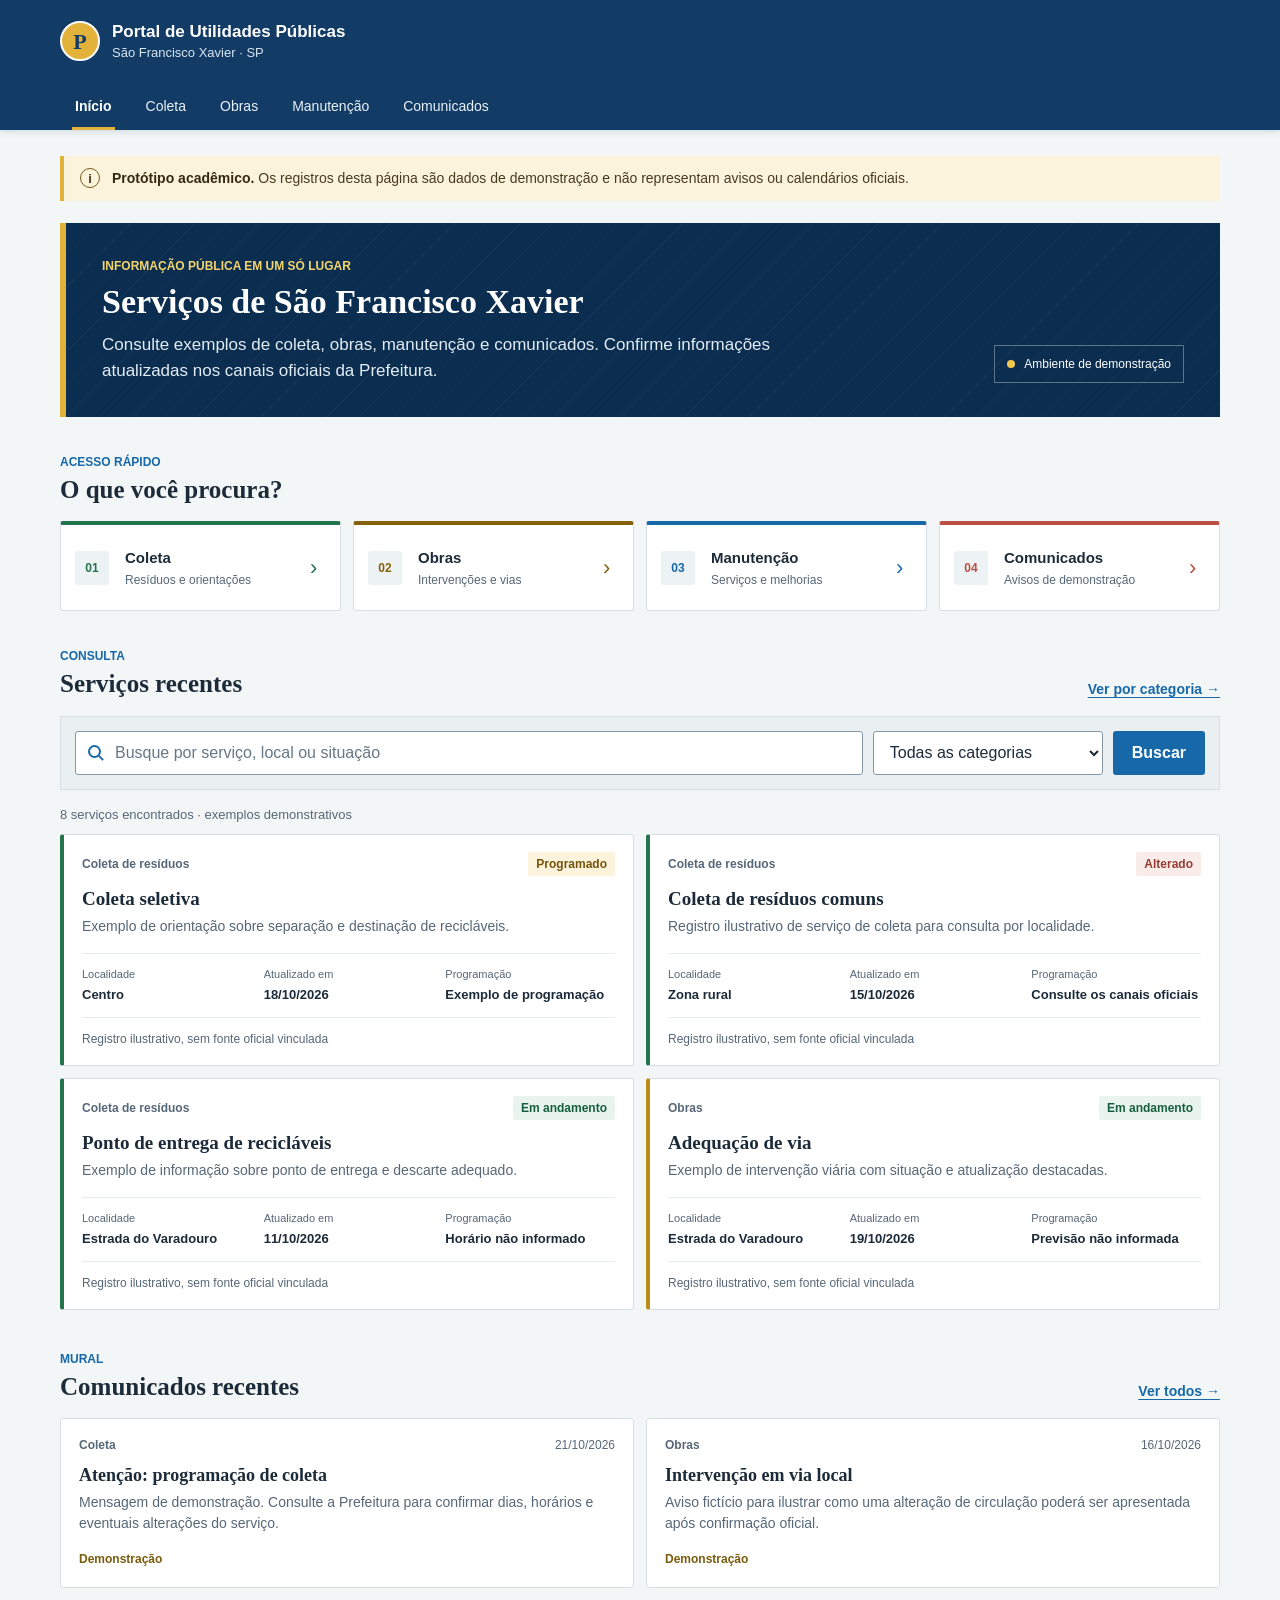
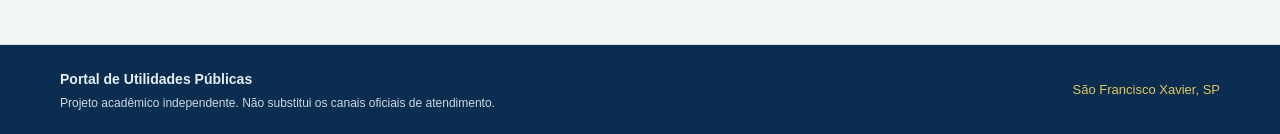
==== FrontEnzo/index.html @ f091f63c "Código inicial do back-end (Claude, sem compilar)" ====
<!doctype html>
<html lang="pt-BR">
<head>
  <meta charset="utf-8"><meta name="viewport" content="width=device-width, initial-scale=1"><meta name="theme-color" content="#123b66">
  <meta name="description" content="Consulte informações demonstrativas sobre serviços públicos em São Francisco Xavier.">
  <title>Início | Portal de Utilidades Públicas</title><link rel="stylesheet" href="assets/css/app.css">
</head>
<body data-page="home">
  <a class="skip-link" href="#conteudo">Pular para o conteúdo</a>
  <header class="site-header"><div class="header-top">
    <a class="brand" href="index.html" aria-label="Portal de Utilidades Públicas, página inicial"><span class="brand-mark" aria-hidden="true">P</span><span class="brand-copy"><strong>Portal de Utilidades Públicas</strong><small>São Francisco Xavier <span aria-hidden="true">·</span> SP</small></span></a>
    <button class="menu-toggle" type="button" aria-expanded="false" aria-controls="main-nav"><span class="menu-lines" aria-hidden="true"></span><span class="sr-only">Abrir menu</span></button>
  </div><nav class="main-nav" id="main-nav" aria-label="Navegação principal">
    <a href="index.html" aria-current="page">Início</a><a href="coleta.html">Coleta</a><a href="obras.html">Obras</a><a href="manutencao.html">Manutenção</a><a href="comunicados.html">Comunicados</a>
  </nav></header>
  <main id="conteudo" class="page-wrap">
    <div class="notice notice-demo" role="note"><span class="notice-mark" aria-hidden="true">i</span><p><strong>Protótipo acadêmico.</strong> Os registros desta página são dados de demonstração e não representam avisos ou calendários oficiais.</p></div>
    <section class="intro-band" aria-labelledby="page-title"><div><p class="eyebrow">Informação pública em um só lugar</p><h1 id="page-title">Serviços de São Francisco Xavier</h1><p class="lede">Consulte exemplos de coleta, obras, manutenção e comunicados. Confirme informações atualizadas nos canais oficiais da Prefeitura.</p></div><div class="intro-stamp"><span class="stamp-dot"></span><span>Ambiente de demonstração</span></div></section>
    <section class="quick-section" aria-labelledby="quick-title"><div class="section-heading"><div><p class="eyebrow">Acesso rápido</p><h2 id="quick-title">O que você procura?</h2></div></div>
      <div class="quick-links">
        <a class="quick-link quick-green" href="coleta.html"><span class="quick-symbol" aria-hidden="true">01</span><span><strong>Coleta</strong><small>Resíduos e orientações</small></span><span class="quick-arrow" aria-hidden="true">›</span></a>
        <a class="quick-link quick-yellow" href="obras.html"><span class="quick-symbol" aria-hidden="true">02</span><span><strong>Obras</strong><small>Intervenções e vias</small></span><span class="quick-arrow" aria-hidden="true">›</span></a>
        <a class="quick-link quick-blue" href="manutencao.html"><span class="quick-symbol" aria-hidden="true">03</span><span><strong>Manutenção</strong><small>Serviços e melhorias</small></span><span class="quick-arrow" aria-hidden="true">›</span></a>
        <a class="quick-link quick-coral" href="comunicados.html"><span class="quick-symbol" aria-hidden="true">04</span><span><strong>Comunicados</strong><small>Avisos de demonstração</small></span><span class="quick-arrow" aria-hidden="true">›</span></a>
      </div>
    </section>
    <section class="content-section" aria-labelledby="updates-title">
      <div class="section-heading section-heading-wrap"><div><p class="eyebrow">Consulta</p><h2 id="updates-title">Serviços recentes</h2></div><a class="text-link" href="coleta.html">Ver por categoria <span aria-hidden="true">→</span></a></div>
      <form class="filter-bar home-filter" id="home-filter" role="search">
        <label class="field field-search"><span class="sr-only">Buscar serviços</span><span class="search-mark" aria-hidden="true"></span><input id="home-search" type="search" placeholder="Busque por serviço, local ou situação" autocomplete="off"></label>
        <label class="field"><span class="sr-only">Categoria</span><select id="home-category"><option value="">Todas as categorias</option><option value="Coleta de resíduos">Coleta</option><option value="Obras">Obras</option><option value="Manutenção">Manutenção</option></select></label><button class="button button-primary" type="submit">Buscar</button>
      </form>
      <p class="result-line" id="home-count" aria-live="polite"></p><div class="service-list" id="home-services"></div><p class="empty-state" id="home-empty" hidden>Nenhum serviço de demonstração corresponde à busca. Tente outros termos ou limpe os filtros.</p>
    </section>
    <section class="content-section announcements-preview" aria-labelledby="announcements-title"><div class="section-heading section-heading-wrap"><div><p class="eyebrow">Mural</p><h2 id="announcements-title">Comunicados recentes</h2></div><a class="text-link" href="comunicados.html">Ver todos <span aria-hidden="true">→</span></a></div><div class="announcement-list" id="home-announcements"></div></section>
  </main>
  <footer class="site-footer"><div><strong>Portal de Utilidades Públicas</strong><p>Projeto acadêmico independente. Não substitui os canais oficiais de atendimento.</p></div><span class="footer-location">São Francisco Xavier, SP</span></footer>
  <script src="assets/js/data.js"></script><script src="assets/js/components.js"></script><script src="assets/js/pages/home.js"></script><script src="assets/js/pages/services.js"></script><script src="assets/js/pages/announcements.js"></script><script src="assets/js/app.js"></script>
</body></html>
---- FrontEnzo/assets/css/app.css ----
:root {
  color-scheme: light;
  --navy: #123b66;
  --navy-deep: #0b2d50;
  --blue: #1768a8;
  --blue-soft: #e8f2f8;
  --green: #23734f;
  --green-soft: #eaf4ee;
  --yellow: #e2b23a;
  --yellow-soft: #fbf3dc;
  --coral: #b94f45;
  --coral-soft: #faece9;
  --ink: #1c2b39;
  --muted: #566777;
  --line: #d7dfe4;
  --paper: #ffffff;
  --canvas: #f3f6f6;
  --focus: #e0a900;
  --content-width: 1160px;
  font-family: "Aptos", "Trebuchet MS", sans-serif;
  color: var(--ink);
  background: var(--canvas);
  font-synthesis: none;
  text-rendering: optimizeLegibility;
}

* { box-sizing: border-box; }
html { min-width: 320px; scroll-behavior: smooth; }
body { margin: 0; min-height: 100vh; display: flex; flex-direction: column; font-size: 16px; line-height: 1.5; }
a { color: inherit; }
button, input, select { font: inherit; }
button, a, input, select { -webkit-tap-highlight-color: transparent; }
:focus-visible { outline: 3px solid var(--focus); outline-offset: 3px; }
.sr-only { position: absolute; width: 1px; height: 1px; padding: 0; margin: -1px; overflow: hidden; clip: rect(0, 0, 0, 0); white-space: nowrap; border: 0; }
.skip-link { position: fixed; z-index: 20; top: 8px; left: 8px; padding: 10px 14px; transform: translateY(-160%); color: var(--navy-deep); background: white; border: 2px solid var(--focus); }
.skip-link:focus { transform: translateY(0); }

.site-header { color: white; background: var(--navy); box-shadow: 0 2px 6px #0b2d5022; }
.header-top, .main-nav { width: min(var(--content-width), calc(100% - 48px)); margin-inline: auto; }
.header-top { min-height: 82px; display: flex; align-items: center; justify-content: space-between; }
.brand { display: inline-flex; align-items: center; gap: 12px; color: white; text-decoration: none; }
.brand-mark { width: 40px; height: 40px; display: grid; place-items: center; border: 2px solid #fff; border-radius: 50%; color: var(--navy); background: var(--yellow); font-family: Georgia, serif; font-size: 22px; font-weight: 700; }
.brand-copy { display: grid; line-height: 1.25; }
.brand-copy strong { font-size: 17px; font-weight: 700; }
.brand-copy small { margin-top: 3px; color: #d9e7f2; font-size: 13px; }
.main-nav { display: flex; gap: 4px; min-height: 48px; align-items: stretch; }
.main-nav a { position: relative; display: inline-flex; align-items: center; padding: 0 15px; color: #eaf2f8; font-size: 14px; text-decoration: none; }
.main-nav a:hover { background: #ffffff12; color: white; }
.main-nav a[aria-current="page"] { color: white; font-weight: 700; }
.main-nav a[aria-current="page"]::after { position: absolute; right: 12px; bottom: 0; left: 12px; height: 3px; background: var(--yellow); content: ""; }
.menu-toggle { display: none; width: 44px; height: 44px; padding: 10px; border: 1px solid #ffffff66; border-radius: 4px; color: white; background: transparent; cursor: pointer; }
.menu-lines, .menu-lines::before, .menu-lines::after { display: block; width: 20px; height: 2px; background: currentColor; }
.menu-lines { position: relative; margin: auto; }
.menu-lines::before, .menu-lines::after { position: absolute; left: 0; content: ""; }
.menu-lines::before { top: -6px; }
.menu-lines::after { top: 6px; }

.page-wrap { width: min(var(--content-width), calc(100% - 48px)); margin: 0 auto; padding: 26px 0 56px; flex: 1; }
.notice { display: flex; align-items: flex-start; gap: 12px; padding: 12px 16px; border-left: 4px solid var(--yellow); background: var(--yellow-soft); color: #473b1f; }
.notice p { margin: 0; font-size: 14px; }
.notice strong { color: #34290f; }
.notice-mark { width: 20px; height: 20px; flex: 0 0 20px; display: grid; place-items: center; border: 1px solid #745b17; border-radius: 50%; font-size: 13px; font-weight: 700; }
.intro-band { position: relative; overflow: hidden; display: flex; align-items: end; justify-content: space-between; gap: 32px; margin: 22px 0 34px; padding: 34px 36px; border-left: 6px solid var(--yellow); color: white; background-color: var(--navy-deep); background-image: repeating-linear-gradient(135deg, transparent 0 22px, #ffffff08 22px 23px); animation: enter 420ms ease-out both; }
.intro-band > div:first-child { position: relative; z-index: 1; max-width: 720px; }
.eyebrow { margin: 0 0 7px; color: var(--blue); font-size: 12px; font-weight: 800; letter-spacing: 0; text-transform: uppercase; }
.intro-band .eyebrow { color: #f4d56d; }
h1, h2, h3, p { overflow-wrap: anywhere; }
h1, h2, h3 { margin-top: 0; }
h1 { margin-bottom: 10px; font-family: Georgia, "Times New Roman", serif; font-size: 34px; font-weight: 600; line-height: 1.18; letter-spacing: 0; }
.intro-band h1 { max-width: 680px; color: white; }
.lede { max-width: 720px; margin: 0; color: var(--muted); font-size: 17px; }
.intro-band .lede { color: #e3edf5; }
.intro-stamp { display: flex; align-items: center; gap: 9px; flex: 0 0 auto; padding: 9px 12px; border: 1px solid #ffffff55; color: white; font-size: 12px; }
.stamp-dot { width: 8px; height: 8px; border-radius: 50%; background: #f1c84f; }

.quick-section, .content-section { margin-top: 36px; }
.section-heading { display: flex; align-items: end; justify-content: space-between; gap: 18px; margin-bottom: 16px; }
.section-heading .eyebrow { margin-bottom: 3px; }
h2 { margin-bottom: 0; font-family: Georgia, "Times New Roman", serif; font-size: 25px; font-weight: 600; line-height: 1.25; letter-spacing: 0; }
.section-caption { margin: 5px 0 0; color: var(--muted); font-size: 14px; }
.quick-links { display: grid; grid-template-columns: repeat(4, minmax(0, 1fr)); gap: 12px; }
.quick-link { min-height: 90px; display: grid; grid-template-columns: 38px minmax(0, 1fr) 16px; align-items: center; gap: 12px; padding: 14px; border: 1px solid var(--line); border-top: 4px solid currentColor; border-radius: 3px; text-decoration: none; background: var(--paper); transition: transform 160ms ease, box-shadow 160ms ease; }
.quick-link:hover { transform: translateY(-2px); box-shadow: 0 5px 12px #163b5518; }
.quick-green { color: var(--green); }
.quick-yellow { color: #86610b; }
.quick-blue { color: var(--blue); }
.quick-coral { color: var(--coral); }
.quick-symbol { width: 34px; height: 34px; display: grid; place-items: center; border-radius: 3px; background: #edf2f4; font-size: 12px; font-weight: 800; }
.quick-link strong, .quick-link small { display: block; }
.quick-link strong { color: var(--ink); font-size: 15px; }
.quick-link small { margin-top: 3px; color: var(--muted); font-size: 12px; line-height: 1.3; }
.quick-arrow { color: currentColor; font-size: 22px; }
.section-heading-wrap { flex-wrap: wrap; }
.text-link { color: var(--blue); font-size: 14px; font-weight: 700; text-decoration-thickness: 1px; text-underline-offset: 3px; }
.text-link:hover { color: var(--navy-deep); }

.filter-bar { display: flex; align-items: end; gap: 10px; padding: 14px; border: 1px solid var(--line); background: #eaf0f2; }
.home-filter { display: grid; grid-template-columns: minmax(220px, 1fr) minmax(170px, 230px) auto; }
.service-filter { display: grid; grid-template-columns: minmax(220px, 1fr) minmax(160px, 205px) minmax(175px, 220px) auto; }
.announcement-filter { display: grid; grid-template-columns: minmax(220px, 1fr) minmax(170px, 240px) auto; }
.field { position: relative; min-width: 0; display: block; }
.field input, .field select { width: 100%; min-height: 44px; padding: 9px 12px; border: 1px solid #8797a4; border-radius: 3px; color: var(--ink); background: white; }
.field-search input { padding-left: 39px; }
.field input::placeholder { color: #667786; opacity: 1; }
.search-mark { position: absolute; top: 14px; left: 13px; width: 13px; height: 13px; border: 2px solid var(--blue); border-radius: 50%; pointer-events: none; }
.search-mark::after { position: absolute; right: -5px; bottom: -3px; width: 6px; height: 2px; transform: rotate(45deg); background: var(--blue); content: ""; }
.button { min-height: 44px; padding: 9px 18px; border: 1px solid transparent; border-radius: 3px; font-weight: 700; cursor: pointer; }
.button-primary { color: white; background: var(--blue); }
.button-primary:hover { background: var(--navy); }
.button-secondary { border-color: #8394a0; color: var(--navy); background: white; }
.button-secondary:hover { background: #f5f8f9; }
.result-line { margin: 15px 0 10px; color: var(--muted); font-size: 13px; }
.service-list { display: grid; grid-template-columns: repeat(2, minmax(0, 1fr)); gap: 12px; }
.service-card { min-width: 0; padding: 17px 18px; border: 1px solid var(--line); border-left: 4px solid var(--blue); border-radius: 3px; background: var(--paper); animation: enter 300ms ease-out both; }
.service-card[data-category="Coleta de resíduos"] { border-left-color: var(--green); }
.service-card[data-category="Obras"] { border-left-color: #bd8c18; }
.service-card[data-category="Manutenção"] { border-left-color: var(--blue); }
.card-topline, .announcement-meta { display: flex; align-items: center; justify-content: space-between; gap: 8px; }
.category-label { color: var(--muted); font-size: 12px; font-weight: 700; }
.status { display: inline-flex; align-items: center; min-height: 24px; padding: 2px 8px; border-radius: 2px; font-size: 12px; font-weight: 700; white-space: nowrap; }
.status-programado { color: #75530b; background: var(--yellow-soft); }
.status-em-andamento { color: #155e3c; background: var(--green-soft); }
.status-concluído { color: #155e3c; background: #dcefe3; }
.status-alterado { color: #963d34; background: var(--coral-soft); }
.card-title { margin: 11px 0 5px; font-family: Georgia, "Times New Roman", serif; font-size: 19px; line-height: 1.25; }
.card-description { margin: 0; color: var(--muted); font-size: 14px; }
.card-details { display: grid; grid-template-columns: repeat(3, minmax(0, 1fr)); gap: 12px; margin: 16px 0 12px; padding: 12px 0; border-top: 1px solid #e6ebee; border-bottom: 1px solid #e6ebee; }
.detail-item { min-width: 0; }
.detail-item dt { color: var(--muted); font-size: 11px; }
.detail-item dd { margin: 3px 0 0; font-size: 13px; font-weight: 700; }
.source-line { margin: 0; color: var(--muted); font-size: 12px; }
.empty-state { margin: 0; padding: 24px; border: 1px dashed #9aaab5; color: var(--muted); text-align: center; background: #ffffffa8; }
.announcement-list { display: grid; grid-template-columns: repeat(2, minmax(0, 1fr)); gap: 12px; }
.announcement-item { min-width: 0; padding: 17px 18px; border: 1px solid var(--line); border-radius: 3px; background: white; animation: enter 300ms ease-out both; }
.announcement-page-list { grid-template-columns: 1fr; }
.announcement-meta { justify-content: flex-start; }
.announcement-date { margin-left: auto; color: var(--muted); font-size: 12px; }
.announcement-title { margin: 10px 0 5px; font-family: Georgia, "Times New Roman", serif; font-size: 18px; line-height: 1.3; }
.announcement-message { margin: 0 0 12px; color: var(--muted); font-size: 14px; }
.demo-inline { color: #795b0b; font-size: 12px; font-weight: 700; }
.source-note { display: grid; gap: 3px; margin-top: 34px; padding: 18px 20px; border-left: 4px solid var(--blue); background: var(--blue-soft); }
.source-note strong { color: var(--navy-deep); }
.source-note span { color: #40596e; font-size: 14px; }

.breadcrumbs { display: flex; gap: 10px; align-items: center; margin: 0 0 18px; color: var(--muted); font-size: 13px; }
.breadcrumbs a { color: var(--blue); text-underline-offset: 3px; }
.page-heading { margin: 25px 0 30px; }
.page-heading h1 { color: var(--navy-deep); }
.site-footer { display: flex; align-items: center; justify-content: space-between; gap: 24px; padding: 22px max(24px, calc((100% - var(--content-width)) / 2)); border-top: 1px solid var(--line); color: #e6eef4; background: var(--navy-deep); }
.site-footer strong { font-size: 14px; }
.site-footer p { margin: 3px 0 0; color: #cbd9e4; font-size: 12px; }
.footer-location { color: #e3c55f; font-size: 13px; white-space: nowrap; }
.announcements-preview { padding-top: 4px; }

@keyframes enter { from { opacity: 0; transform: translateY(6px); } to { opacity: 1; transform: translateY(0); } }
@media (max-width: 860px) {
  .quick-links { grid-template-columns: repeat(2, minmax(0, 1fr)); }
  .service-filter { grid-template-columns: repeat(2, minmax(0, 1fr)); }
  .service-filter .field-search { grid-column: 1 / -1; }
  .home-filter { grid-template-columns: minmax(0, 1fr) minmax(170px, 230px); }
  .home-filter .button { grid-column: 1 / -1; }
}
@media (max-width: 620px) {
  body { font-size: 15px; }
  .header-top, .main-nav, .page-wrap { width: calc(100% - 32px); }
  .header-top { min-height: 72px; }
  .brand { gap: 9px; }
  .brand-mark { width: 36px; height: 36px; font-size: 20px; }
  .brand-copy strong { max-width: 230px; font-size: 15px; }
  .brand-copy small { font-size: 12px; }
  .menu-toggle { display: block; flex: 0 0 44px; }
  .main-nav { display: none; padding: 4px 0 12px; }
  .main-nav.is-open { display: grid; grid-template-columns: repeat(2, minmax(0, 1fr)); }
  .main-nav a { min-height: 42px; padding: 0 11px; }
  .main-nav a[aria-current="page"]::after { right: 10px; left: 10px; }
  .page-wrap { padding-top: 18px; padding-bottom: 40px; }
  .notice { padding: 11px 12px; }
  .notice p { font-size: 13px; }
  .intro-band { display: block; margin: 16px 0 28px; padding: 25px 20px; }
  h1 { font-size: 29px; }
  .lede { font-size: 15px; }
  .intro-stamp { width: fit-content; margin-top: 20px; }
  .quick-section, .content-section { margin-top: 29px; }
  h2 { font-size: 22px; }
  .quick-links { gap: 8px; }
  .quick-link { min-height: 82px; grid-template-columns: 30px minmax(0, 1fr) 12px; gap: 8px; padding: 10px; }
  .quick-symbol { width: 28px; height: 28px; font-size: 10px; }
  .quick-link strong { font-size: 14px; }
  .quick-link small { font-size: 11px; }
  .section-heading-wrap { align-items: flex-start; }
  .filter-bar, .home-filter, .service-filter, .announcement-filter { grid-template-columns: 1fr; gap: 8px; padding: 10px; }
  .service-filter .field-search, .home-filter .button { grid-column: auto; }
  .button { width: 100%; }
  .service-list, .announcement-list { grid-template-columns: 1fr; }
  .card-details { grid-template-columns: repeat(2, minmax(0, 1fr)); }
  .site-footer { align-items: flex-start; flex-direction: column; gap: 12px; padding: 20px 16px; }
  .footer-location { white-space: normal; }
}
@media (prefers-reduced-motion: reduce) {
  *, *::before, *::after { scroll-behavior: auto !important; animation-duration: 0.01ms !important; animation-iteration-count: 1 !important; transition-duration: 0.01ms !important; }
}
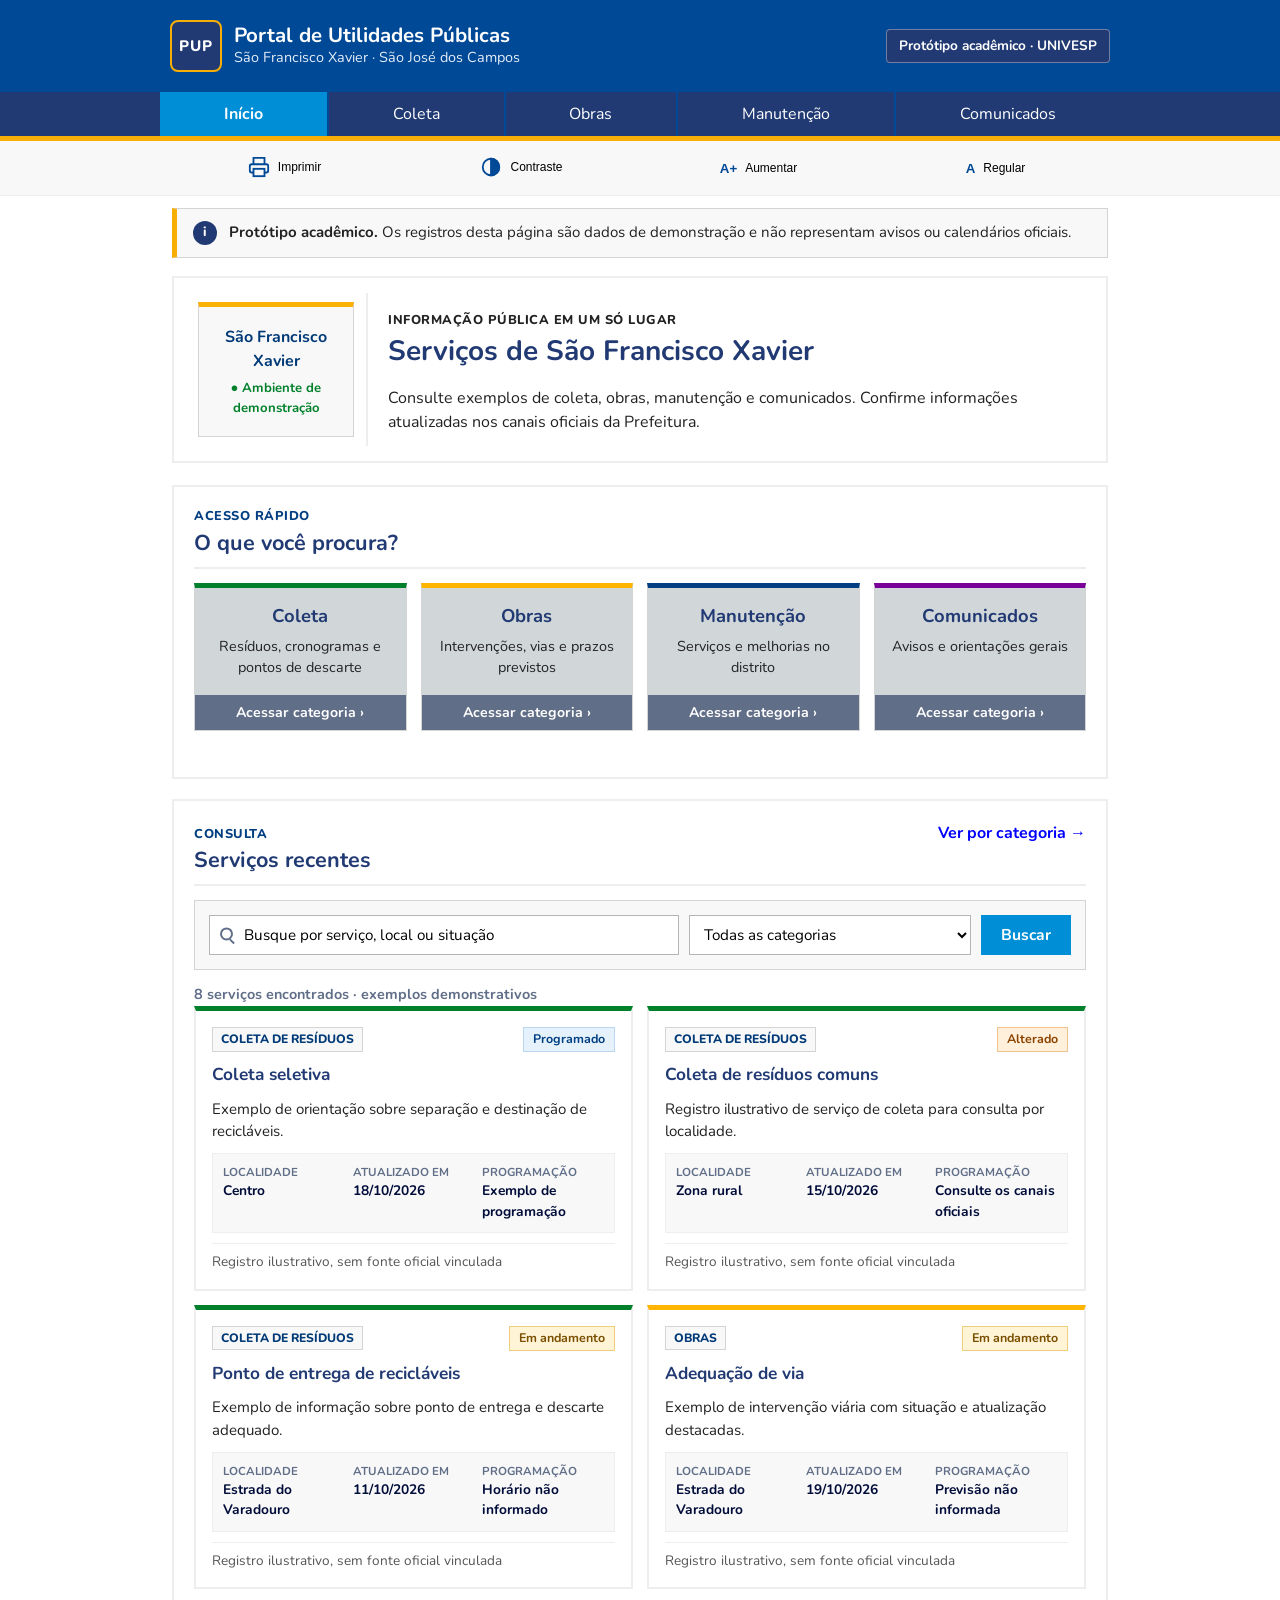
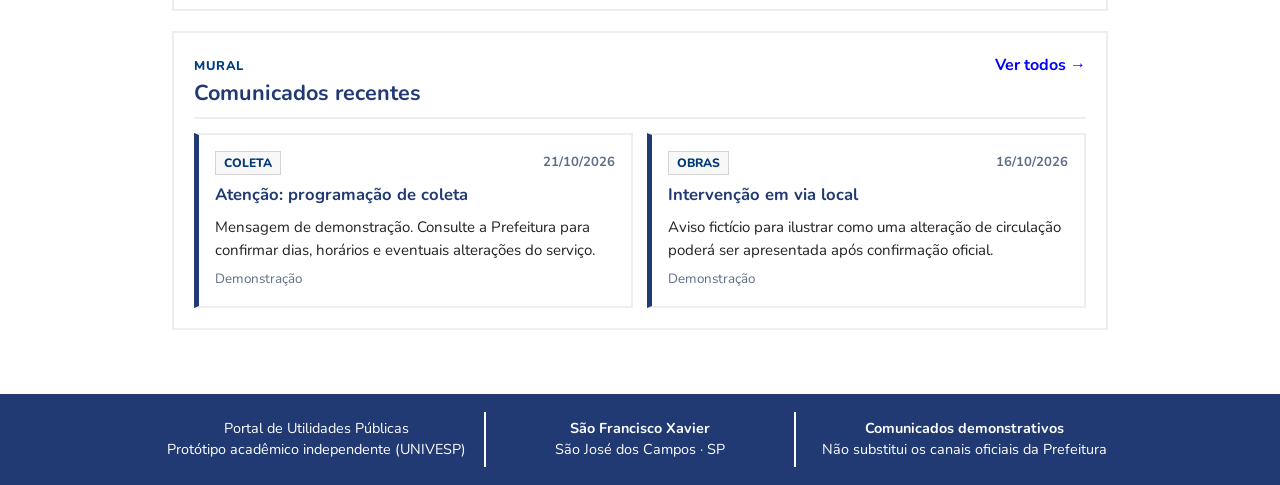
==== commit 76aef5cb: "Front: aplica estilos visuais inspirados no portal municipal" ====
--- a/FrontEnzo/index.html
+++ b/FrontEnzo/index.html
@@ -1,39 +1,222 @@
 <!doctype html>
 <html lang="pt-BR">
 <head>
-  <meta charset="utf-8"><meta name="viewport" content="width=device-width, initial-scale=1"><meta name="theme-color" content="#123b66">
+  <meta charset="utf-8">
+  <meta name="viewport" content="width=device-width, initial-scale=1">
+  <meta name="theme-color" content="#004997">
   <meta name="description" content="Consulte informações demonstrativas sobre serviços públicos em São Francisco Xavier.">
-  <title>Início | Portal de Utilidades Públicas</title><link rel="stylesheet" href="assets/css/app.css">
+  <title>Início | Portal de Utilidades Públicas</title>
+  <link rel="stylesheet" href="https://fonts.googleapis.com/css2?family=Nunito:wght@400;600;700;800&display=swap">
+  <link rel="stylesheet" href="assets/css/prefeitura.css?v=20261111">
+  <link rel="stylesheet" href="assets/css/app.css?v=20261111">
 </head>
 <body data-page="home">
   <a class="skip-link" href="#conteudo">Pular para o conteúdo</a>
-  <header class="site-header"><div class="header-top">
-    <a class="brand" href="index.html" aria-label="Portal de Utilidades Públicas, página inicial"><span class="brand-mark" aria-hidden="true">P</span><span class="brand-copy"><strong>Portal de Utilidades Públicas</strong><small>São Francisco Xavier <span aria-hidden="true">·</span> SP</small></span></a>
-    <button class="menu-toggle" type="button" aria-expanded="false" aria-controls="main-nav"><span class="menu-lines" aria-hidden="true"></span><span class="sr-only">Abrir menu</span></button>
-  </div><nav class="main-nav" id="main-nav" aria-label="Navegação principal">
-    <a href="index.html" aria-current="page">Início</a><a href="coleta.html">Coleta</a><a href="obras.html">Obras</a><a href="manutencao.html">Manutenção</a><a href="comunicados.html">Comunicados</a>
-  </nav></header>
-  <main id="conteudo" class="page-wrap">
-    <div class="notice notice-demo" role="note"><span class="notice-mark" aria-hidden="true">i</span><p><strong>Protótipo acadêmico.</strong> Os registros desta página são dados de demonstração e não representam avisos ou calendários oficiais.</p></div>
-    <section class="intro-band" aria-labelledby="page-title"><div><p class="eyebrow">Informação pública em um só lugar</p><h1 id="page-title">Serviços de São Francisco Xavier</h1><p class="lede">Consulte exemplos de coleta, obras, manutenção e comunicados. Confirme informações atualizadas nos canais oficiais da Prefeitura.</p></div><div class="intro-stamp"><span class="stamp-dot"></span><span>Ambiente de demonstração</span></div></section>
-    <section class="quick-section" aria-labelledby="quick-title"><div class="section-heading"><div><p class="eyebrow">Acesso rápido</p><h2 id="quick-title">O que você procura?</h2></div></div>
-      <div class="quick-links">
-        <a class="quick-link quick-green" href="coleta.html"><span class="quick-symbol" aria-hidden="true">01</span><span><strong>Coleta</strong><small>Resíduos e orientações</small></span><span class="quick-arrow" aria-hidden="true">›</span></a>
-        <a class="quick-link quick-yellow" href="obras.html"><span class="quick-symbol" aria-hidden="true">02</span><span><strong>Obras</strong><small>Intervenções e vias</small></span><span class="quick-arrow" aria-hidden="true">›</span></a>
-        <a class="quick-link quick-blue" href="manutencao.html"><span class="quick-symbol" aria-hidden="true">03</span><span><strong>Manutenção</strong><small>Serviços e melhorias</small></span><span class="quick-arrow" aria-hidden="true">›</span></a>
-        <a class="quick-link quick-coral" href="comunicados.html"><span class="quick-symbol" aria-hidden="true">04</span><span><strong>Comunicados</strong><small>Avisos de demonstração</small></span><span class="quick-arrow" aria-hidden="true">›</span></a>
-      </div>
-    </section>
-    <section class="content-section" aria-labelledby="updates-title">
-      <div class="section-heading section-heading-wrap"><div><p class="eyebrow">Consulta</p><h2 id="updates-title">Serviços recentes</h2></div><a class="text-link" href="coleta.html">Ver por categoria <span aria-hidden="true">→</span></a></div>
-      <form class="filter-bar home-filter" id="home-filter" role="search">
-        <label class="field field-search"><span class="sr-only">Buscar serviços</span><span class="search-mark" aria-hidden="true"></span><input id="home-search" type="search" placeholder="Busque por serviço, local ou situação" autocomplete="off"></label>
-        <label class="field"><span class="sr-only">Categoria</span><select id="home-category"><option value="">Todas as categorias</option><option value="Coleta de resíduos">Coleta</option><option value="Obras">Obras</option><option value="Manutenção">Manutenção</option></select></label><button class="button button-primary" type="submit">Buscar</button>
-      </form>
-      <p class="result-line" id="home-count" aria-live="polite"></p><div class="service-list" id="home-services"></div><p class="empty-state" id="home-empty" hidden>Nenhum serviço de demonstração corresponde à busca. Tente outros termos ou limpe os filtros.</p>
-    </section>
-    <section class="content-section announcements-preview" aria-labelledby="announcements-title"><div class="section-heading section-heading-wrap"><div><p class="eyebrow">Mural</p><h2 id="announcements-title">Comunicados recentes</h2></div><a class="text-link" href="comunicados.html">Ver todos <span aria-hidden="true">→</span></a></div><div class="announcement-list" id="home-announcements"></div></section>
+
+  <header class="cabecalho-bg">
+    <div class="cabecalho">
+      <div class="logo">
+        <div class="logo-img">
+          <a href="index.html" class="pup-brand-link" aria-label="Portal de Utilidades Públicas, página inicial">
+            <span class="pup-brasao-simbolico" aria-hidden="true">PUP</span>
+            <span class="pup-brand-texto">
+              <strong>Portal de Utilidades Públicas</strong>
+              <small>São Francisco Xavier · São José dos Campos</small>
+            </span>
+          </a>
+        </div>
+        <div class="home-barra-midias-sociais-not">
+          <div class="home-barra-midias-sociais-not-interna">
+            <span class="pup-selo-academico">Protótipo acadêmico · UNIVESP</span>
+          </div>
+        </div>
+      </div>
+    </div>
+
+    <div id="main-navigation" class="menu">
+      <nav class="topnav" id="main-nav" aria-label="Navegação principal">
+        <a href="index.html" aria-current="page">Início</a>
+        <a href="coleta.html">Coleta</a>
+        <a href="obras.html">Obras</a>
+        <a href="manutencao.html">Manutenção</a>
+        <a href="comunicados.html">Comunicados</a>
+        <button type="button" class="icon menu-toggle" aria-expanded="false" aria-controls="main-nav">
+          <span class="sr-only">Abrir menu</span>
+          <span aria-hidden="true">☰ Menu</span>
+        </button>
+      </nav>
+    </div>
+  </header>
+
+  <section class="acessibilidade_geral" aria-label="Ferramentas de acessibilidade">
+    <div class="ferramentas">
+      <div class="acessibilidade">
+        <div class="acessibilidade_imprimir">
+          <button class="acessibilidade_botao" type="button" data-acessib="imprimir" title="Imprimir">
+            <span class="acessibilidade_svg" aria-hidden="true"><svg width="22" height="22" viewBox="0 0 24 24" fill="none" stroke="currentColor" stroke-width="2"><polyline points="6 9 6 2 18 2 18 9"/><path d="M6 18H4a2 2 0 0 1-2-2v-5a2 2 0 0 1 2-2h16a2 2 0 0 1 2 2v5a2 2 0 0 1-2 2h-2"/><rect x="6" y="14" width="12" height="8"/></svg></span>
+            <h2>Imprimir</h2>
+          </button>
+        </div>
+        <div class="acessibilidade_contraste">
+          <button class="acessibilidade_botao" type="button" data-acessib="contraste" aria-pressed="false" title="Contraste">
+            <span class="acessibilidade_svg" aria-hidden="true"><svg width="22" height="22" viewBox="0 0 24 24" fill="none" stroke="currentColor" stroke-width="2"><circle cx="12" cy="12" r="9"/><path d="M12 3v18a9 9 0 0 0 0-18z" fill="currentColor"/></svg></span>
+            <h2>Contraste</h2>
+          </button>
+        </div>
+        <div class="acessibilidade_amais">
+          <button class="acessibilidade_botao" type="button" data-acessib="aumentar" title="Aumentar Fonte">
+            <span class="acessibilidade_svg" aria-hidden="true"><strong>A+</strong></span>
+            <h2>Aumentar</h2>
+          </button>
+        </div>
+        <div class="acessibilidade_a">
+          <button class="acessibilidade_botao" type="button" data-acessib="regular" title="Fonte Regular">
+            <span class="acessibilidade_svg" aria-hidden="true"><strong>A</strong></span>
+            <h2>Regular</h2>
+          </button>
+        </div>
+      </div>
+    </div>
+  </section>
+
+  <main id="conteudo" class="conteudo-geral">
+    <div class="pup-aviso" role="note">
+      <span class="pup-aviso-icone" aria-hidden="true">i</span>
+      <p><strong>Protótipo acadêmico.</strong> Os registros desta página são dados de demonstração e não representam avisos ou calendários oficiais.</p>
+    </div>
+
+    <div class="servicos_geral">
+      <section class="sec_serv_header" aria-labelledby="page-title">
+        <div class="sec_serv_img">
+          <div class="pup-distrito-emblema">
+            <strong>São Francisco Xavier</strong>
+            <span>● Ambiente de demonstração</span>
+          </div>
+        </div>
+        <div class="sec_serv_descricao">
+          <p class="eyebrow">Informação pública em um só lugar</p>
+          <h1 id="page-title">Serviços de São Francisco Xavier</h1>
+          <p>Consulte exemplos de coleta, obras, manutenção e comunicados. Confirme informações atualizadas nos canais oficiais da Prefeitura.</p>
+        </div>
+      </section>
+
+      <div class="sec_serv_conteudo">
+        <section class="sec_serv_conteudo_box" aria-labelledby="quick-title">
+          <div class="section-heading">
+            <div>
+              <p class="eyebrow">Acesso rápido</p>
+              <h2 id="quick-title">O que você procura?</h2>
+            </div>
+          </div>
+          <div class="sec-int-blc-servicos pup-quick-grid">
+            <a class="sec-int-servicos borda-coleta" href="coleta.html">
+              <div class="sec-int-servicos-texto">
+                <h2>Coleta</h2>
+                <h3>Resíduos, cronogramas e pontos de descarte</h3>
+              </div>
+              <div class="sec-int-servicos-maisinfo">Acessar categoria ›</div>
+            </a>
+            <a class="sec-int-servicos borda-obras" href="obras.html">
+              <div class="sec-int-servicos-texto">
+                <h2>Obras</h2>
+                <h3>Intervenções, vias e prazos previstos</h3>
+              </div>
+              <div class="sec-int-servicos-maisinfo">Acessar categoria ›</div>
+            </a>
+            <a class="sec-int-servicos borda-manutencao" href="manutencao.html">
+              <div class="sec-int-servicos-texto">
+                <h2>Manutenção</h2>
+                <h3>Serviços e melhorias no distrito</h3>
+              </div>
+              <div class="sec-int-servicos-maisinfo">Acessar categoria ›</div>
+            </a>
+            <a class="sec-int-servicos borda-comunicados" href="comunicados.html">
+              <div class="sec-int-servicos-texto">
+                <h2>Comunicados</h2>
+                <h3>Avisos e orientações gerais</h3>
+              </div>
+              <div class="sec-int-servicos-maisinfo">Acessar categoria ›</div>
+            </a>
+          </div>
+        </section>
+
+        <section id="servicos-recentes" class="sec_serv_conteudo_box" aria-labelledby="updates-title">
+          <div class="section-heading">
+            <div>
+              <p class="eyebrow">Consulta</p>
+              <h2 id="updates-title">Serviços recentes</h2>
+            </div>
+            <a class="text-link" href="coleta.html">Ver por categoria →</a>
+          </div>
+          <form class="filter-bar home-filter" id="home-filter" role="search">
+            <label class="field field-search">
+              <span class="sr-only">Buscar serviços</span>
+              <span class="search-mark" aria-hidden="true"></span>
+              <input id="home-search" type="search" placeholder="Busque por serviço, local ou situação" autocomplete="off">
+            </label>
+            <label class="field">
+              <span class="sr-only">Categoria</span>
+              <select id="home-category">
+                <option value="">Todas as categorias</option>
+                <option value="Coleta de resíduos">Coleta</option>
+                <option value="Obras">Obras</option>
+                <option value="Manutenção">Manutenção</option>
+              </select>
+            </label>
+            <button class="button input_buscar" type="submit">Buscar</button>
+          </form>
+          <p class="result-line" id="home-count" aria-live="polite"></p>
+          <div class="service-list" id="home-services"></div>
+          <p class="empty-state" id="home-empty" hidden>Nenhum serviço de demonstração corresponde à busca. Tente outros termos ou limpe os filtros.</p>
+        </section>
+
+        <section class="sec_serv_conteudo_box" aria-labelledby="announcements-title">
+          <div class="section-heading">
+            <div>
+              <p class="eyebrow">Mural</p>
+              <h2 id="announcements-title">Comunicados recentes</h2>
+            </div>
+            <a class="text-link" href="comunicados.html">Ver todos →</a>
+          </div>
+          <div class="announcement-list" id="home-announcements"></div>
+        </section>
+      </div>
+    </div>
   </main>
-  <footer class="site-footer"><div><strong>Portal de Utilidades Públicas</strong><p>Projeto acadêmico independente. Não substitui os canais oficiais de atendimento.</p></div><span class="footer-location">São Francisco Xavier, SP</span></footer>
-  <script src="assets/js/data.js"></script><script src="assets/js/components.js"></script><script src="assets/js/pages/home.js"></script><script src="assets/js/pages/services.js"></script><script src="assets/js/pages/announcements.js"></script><script src="assets/js/app.js"></script>
-</body></html>+
+  <footer id="footer" class="rodape">
+    <div class="rodape-container">
+      <div class="rodape-texto">
+        <div class="end-rodape-1">
+          Portal de Utilidades Públicas<br>
+          Protótipo acadêmico independente (UNIVESP)
+        </div>
+        <div class="end-rodape-2">
+          Portal de Utilidades Públicas · Protótipo acadêmico (UNIVESP)
+        </div>
+      </div>
+      <div class="rodape-brasao">
+        <div class="rodape-texto">
+          <strong>São Francisco Xavier</strong>
+          <div>São José dos Campos · SP</div>
+        </div>
+      </div>
+      <div class="rodape-mapadosite">
+        <div class="rodape-texto">
+          <a href="comunicados.html">Comunicados demonstrativos</a>
+        </div>
+        <div class="rodape-texto">
+          Não substitui os canais oficiais da Prefeitura
+        </div>
+      </div>
+    </div>
+  </footer>
+
+  <script src="assets/js/data.js"></script>
+  <script src="assets/js/components.js"></script>
+  <script src="assets/js/pages/home.js"></script>
+  <script src="assets/js/pages/services.js"></script>
+  <script src="assets/js/pages/announcements.js"></script>
+  <script src="assets/js/app.js"></script>
+</body>
+</html>
--- a/FrontEnzo/assets/css/prefeitura.css
+++ b/FrontEnzo/assets/css/prefeitura.css
@@ -0,0 +1,897 @@
+/* Folha de estilos base inspirada diretamente no CSS público da Prefeitura de São José dos Campos */
+body, h1, h2, p, ul, li, a {
+	margin: 0px;
+	padding: 0px;
+}
+
+body {
+	font-family: "Nunito", Helvetica, Arial, sans-serif;
+	color: #222222;
+	margin: 0px !important;
+	background-color: #ffffff;
+}
+
+table {
+	border-collapse: collapse;
+	width: 100%;
+}
+
+td, th {
+	border: 1px solid #000000;
+	text-align: left;
+	padding: 8px;
+}
+
+tr:nth-child(even) {
+	background-color: #dddddd;
+}
+
+h1, h2, h3, h4, h5, h6 {
+	color: #fff;
+}
+
+ul {
+	list-style: none;
+}
+
+a {
+	text-decoration: none;
+}
+
+object {
+	width: 100%;
+	height: 100%;
+}
+
+img {
+	display: block;
+	max-width: 100%;
+}
+
+* {
+	box-sizing: border-box;
+	margin: 0;
+	padding: 0;
+}
+
+p {
+	margin: 15px 0px;
+}
+
+input::-moz-placeholder {
+	color: black;
+}
+
+input::placeholder {
+	color: black;
+}
+
+/* ACESSIBILIDADE */
+.skip-menu {
+	position: absolute;
+	top: -200px;
+}
+
+a:focus,
+button:focus,
+input:focus,
+select:focus,
+textarea:focus,
+[tabindex]:focus {
+	outline: 2px solid #000;
+	outline-offset: 2px;
+}
+
+a:focus-visible,
+button:focus-visible,
+input:focus-visible,
+select:focus-visible,
+textarea:focus-visible,
+[tabindex]:focus-visible {
+	outline: 3px solid #005fcc;
+	outline-offset: 2px;
+}
+
+#atalhos a {
+	position: absolute;
+	left: -10000px;
+}
+
+#atalhos a:focus,
+#atalhos a:focus-visible {
+	position: fixed;
+	top: 10px;
+	left: 10px;
+	z-index: 9999;
+	display: block;
+	padding: 12px 16px;
+	color: #000;
+	background-color: #fff;
+	border: 2px solid #000;
+	outline: 3px solid #ffbf47;
+	outline-offset: 2px;
+}
+
+/* CABEÇALHO */
+.cabecalho-bg {
+	padding-top: 12px;
+	border-bottom: 5px solid rgb(248, 175, 5);
+	background-color: #004997;
+}
+
+.cabecalho {
+	margin: 0px auto;
+	max-width: 960px;
+}
+
+/* LOGO */
+.logo {
+	display: flex;
+	margin: 0px;
+	flex-wrap: wrap;
+}
+
+.logo-img {
+	margin: 8px 10px;
+	height: 100%;
+}
+
+/* MÍDIAS / SELO LATERAL NO TOPO */
+.home-barra-midias-sociais-not {
+	margin-left: auto;
+	margin-top: auto;
+	margin-bottom: auto;
+	margin-right: 10px;
+}
+
+.home-barra-midias-sociais-not-interna {
+	max-width: 100%;
+	display: flex;
+	flex-wrap: wrap;
+	float: right;
+}
+
+/* MENU SUPERIOR */
+.menu {
+	max-width: 100%;
+	background-color: #213a73;
+}
+
+.menu-nav {
+	max-width: 960px;
+	display: block;
+	margin: 0 auto;
+}
+
+.menu-nav ul {
+	display: flex;
+	max-width: 100%;
+	list-style: none;
+}
+
+.menu-nav li {
+	flex: 1 1 auto;
+	border-right: 2px solid #004997;
+}
+
+.menu-nav ul li:last-child {
+	border-right: none;
+}
+
+.menu-nav a {
+	color: #fff;
+	font-family: "Nunito", Helvetica, Arial, sans-serif;
+	font-weight: bold;
+	font-size: 1em;
+	display: flex;
+	flex-wrap: wrap;
+	align-items: center;
+	padding: 10px 10px;
+}
+
+.menu-nav a:hover {
+	background-color: #008fd6;
+}
+
+/* ACESSIBILIDADE */
+.acessibilidade_geral {
+	width: 100%;
+	background-color: #f8f8f8;
+}
+
+.ferramentas {
+	margin: 0 auto 20px auto;
+	max-width: 960px;
+	display: flex;
+	flex-wrap: wrap;
+	justify-content: center;
+}
+
+.acessibilidade {
+	padding: 15px 10px;
+	width: 100%;
+	display: flex;
+	flex-wrap: wrap;
+}
+
+.acessibilidade img {
+	max-width: 30px;
+	margin-right: 10px;
+	float: left;
+}
+
+.acessibilidade_svg {
+	max-width: 30px;
+	margin-right: 10px;
+	float: left;
+}
+
+.acessibilidade h2,
+.acessibilidade h3 {
+	font-size: .9em;
+	font-weight: normal;
+	text-align: left;
+	float: left;
+	min-height: 30px;
+	color: #000;
+	display: grid;
+	align-items: center;
+}
+
+.acessibilidade_contraste {
+	flex: 1 1 15%;
+	text-align: center;
+}
+
+.acessibilidade_imprimir {
+	flex: 1 1 15%;
+	text-align: center;
+}
+
+.acessibilidade_email {
+	flex: 1 1 20%;
+	text-align: center;
+}
+
+.acessibilidade_erro {
+	flex: 1 1 20%;
+	text-align: center;
+}
+
+.acessibilidade_a {
+	flex: 1 1 15%;
+	text-align: center;
+}
+
+.acessibilidade_amais {
+	flex: 1 1 15%;
+	text-align: center;
+}
+
+.acessibilidade_contraste a h2:hover,
+.acessibilidade_imprimir a h2:hover,
+.acessibilidade_email a h2:hover,
+.acessibilidade_erro a h2:hover,
+.acessibilidade_a a h2:hover,
+.acessibilidade_amais a h2:hover,
+.acessibilidade_botao:hover h2 {
+	text-decoration: underline;
+}
+
+.acessibilidade_botao {
+	background-color: transparent;
+	border: none;
+}
+
+.acessibilidade_botao:hover {
+	cursor: pointer;
+}
+
+/* CONTEÚDO */
+.conteudo-geral {
+	max-width: 960px;
+	margin: 0px auto;
+	padding-top: 10px;
+}
+
+.breadcrumb {
+	min-height: 20px;
+	font-size: 0.8em;
+	padding: 0px 10px 10px 10px;
+}
+
+.breadcrumb ul {
+	list-style: none;
+}
+
+.breadcrumb ul li {
+	float: left;
+	padding-right: 10px;
+}
+
+.breadcrumb a {
+	color: blue;
+	text-decoration: none;
+}
+
+.breadcrumb a:hover {
+	text-decoration: underline;
+}
+
+.intertitulo {
+	color: #213a73;
+	font-size: 1.5em;
+	font-weight: bold;
+}
+
+/* BUSCA E BOTÕES */
+.input_buscar {
+	width: 20%;
+	height: 60px;
+	vertical-align: top;
+	text-align: center;
+	font-size: 1.6em;
+	font-weight: bold;
+	background-color: #008fd6;
+	color: #fff;
+	border-width: 0px;
+	border-style: outset;
+}
+
+.input_buscar-servicos {
+	width: 28%;
+	height: 40px;
+	vertical-align: top;
+	text-align: center;
+	font-size: 1.2em;
+	background-color: #008fd6;
+	color: #fff;
+	border-width: 0px;
+	border-style: outset;
+}
+
+input[type="submit"]:hover {
+	background-color: #f8af05;
+}
+
+.titulo_pesquisa_interno {
+	width: 30%;
+	float: left;
+	line-height: 1.3;
+	font-size: 2em;
+	font-weight: bold;
+	color: #013a77;
+}
+
+/* RODAPÉ */
+.rodape {
+	max-width: 100%;
+	padding: 10px 0px;
+	min-height: 70px;
+	background-color: #213a73;
+	color: #fff;
+	font-family: "Nunito", Helvetica, Arial, sans-serif;
+}
+
+.rodape-container {
+	max-width: 960px;
+	margin: 0 auto;
+	display: grid;
+	grid-template-columns: 1fr 1fr 1fr;
+}
+
+.rodape-brasao {
+	width: 100%;
+	max-height: 49px;
+	display: grid;
+	margin: auto;
+	justify-content: center;
+	border-right: 2px solid #fff;
+	border-left: 2px solid #fff;
+}
+
+.rodape-texto {
+	width: 100%;
+	font-size: .9em;
+	text-align: center;
+	margin: auto;
+}
+
+.end-rodape-1 {
+	text-align: center;
+	display: block;
+}
+
+.end-rodape-2 {
+	text-align: center;
+	display: none;
+}
+
+.rodape-mapadosite {
+	width: 100%;
+	display: grid;
+	align-content: center;
+	justify-content: center;
+}
+
+/* BORDAS SUPERIORES POR COR */
+.borda-cor01 {
+	border-top: 5px solid #eee;
+}
+
+.borda-cor02 {
+	border-top: 5px solid #213a73;
+}
+
+.borda-cor03 {
+	border-top: 5px solid #ec06d9;
+}
+
+.borda-cor04 {
+	border-top: 5px solid #ffb400;
+}
+
+.borda-cor05 {
+	border-top: 5px solid #ca2472;
+}
+
+/* MENU TOPNAV */
+.topnav {
+	display: grid;
+	grid-auto-flow: column;
+	margin-left: auto;
+	margin-right: auto;
+	max-width: 960px;
+	background-color: #213a73;
+	overflow: hidden;
+}
+
+.topnav a {
+	float: left;
+	display: block;
+	color: #ffffff;
+	text-align: center;
+	padding: 10px 3%;
+	text-decoration: none;
+	font-family: "Nunito", Helvetica, Arial, sans-serif;
+	font-size: 1em;
+	border-right: 2px solid #004997;
+}
+
+.topnav a:nth-last-child(2) {
+	border-right: none;
+}
+
+.topnav a:hover {
+	background-color: #008fd6;
+}
+
+.topnav .icon {
+	display: none;
+}
+
+/* SERVIÇOS E SECRETARIAS */
+.servicos_geral {
+	max-width: 960px;
+	min-height: 658px;
+	margin: 0px auto;
+	padding: 0px 0px;
+}
+
+.int_servico_topico {
+	width: 100%;
+	height: 45px;
+	margin-bottom: 20px;
+}
+
+.serv_voltar_texto_link {
+	padding-left: 10px;
+	padding-top: 4px;
+	float: left;
+}
+
+.serv_voltar_texto_link a {
+	color: #fff;
+	text-decoration: none;
+}
+
+.serv_voltar_texto_link a:hover {
+	color: #fff;
+	text-decoration: underline;
+}
+
+.serv_topico {
+	flex: 7;
+	padding: 7px 10px;
+	font-size: 1.8em;
+	font-weight: bold;
+	text-shadow: #535353 1px 2px;
+	margin-bottom: 20px;
+}
+
+.serv_voltar_cor_flex {
+	flex: 2;
+}
+
+.serv_cor1 {
+	background-color: #ffb400;
+	color: #fff;
+	border-bottom: 2px solid #f69100;
+	display: flex;
+}
+
+.serv_diag_cor1 {
+	flex: .3;
+	background: linear-gradient(to right bottom, #ffb400 50%, #f69100 50%);
+}
+
+.serv_voltar_cor1 {
+	background-color: #f69100;
+	padding: 11px 10px;
+	text-align: right;
+	font-size: 1em;
+}
+
+.serv_cor2 {
+	background-color: #013f82;
+	color: #fff;
+	border-bottom: 2px solid #182f63;
+	display: flex;
+}
+
+.serv_diag_cor2 {
+	flex: .3;
+	background: linear-gradient(to right bottom, #013f82 50%, #182f63 50%);
+}
+
+.serv_voltar_cor2 {
+	background-color: #182f63;
+	padding: 11px 10px;
+	text-align: right;
+	font-size: 1em;
+}
+
+.serv_cor3 {
+	background-color: #790197;
+	color: #fff;
+	border-bottom: 2px solid #680182;
+	display: flex;
+}
+
+.serv_diag_cor3 {
+	flex: .3;
+	background: linear-gradient(to right bottom, #790197 50%, #680182 50%);
+}
+
+.serv_voltar_cor3 {
+	background-color: #680182;
+	padding: 11px 10px;
+	text-align: right;
+	font-size: 1em;
+}
+
+.serv_cor4 {
+	background-color: #02802b;
+	color: #fff;
+	border-bottom: 2px solid #01680d;
+	display: flex;
+}
+
+.serv_diag_cor4 {
+	flex: .3;
+	background: linear-gradient(to right bottom, #02802b 50%, #01680d 50%);
+}
+
+.serv_voltar_cor4 {
+	background-color: #01680d;
+	padding: 11px 10px;
+	text-align: right;
+	font-size: 1em;
+}
+
+.secretaria_titulo {
+	width: 100%;
+	font-size: 3em;
+	font-weight: bold;
+	padding: 20px 0px;
+	background-color: #213a73;
+	margin-bottom: 20px;
+	color: #fff;
+	text-align: center;
+}
+
+.sec_hi_titulo {
+	min-height: 42px;
+	width: 100%;
+	vertical-align: 30px;
+	text-align: center;
+	line-height: 1em;
+	font-size: 1.4em;
+	font-weight: bold;
+	background-color: #f8f8f8;
+}
+
+.sec_hi_conteudo {
+	min-height: 80%;
+	width: 100%;
+	background-color: #d1d6d9;
+	padding: 15px;
+}
+
+.sec_hi_maisinfo {
+	height: 10%;
+	background-color: #606e88;
+	text-align: center;
+	color: #fff;
+}
+
+.sec-int-blc-servicos {
+	max-width: 980px;
+	width: 100%;
+	display: flex;
+	flex-wrap: wrap;
+}
+
+.sec-int-servicos {
+	min-height: 300px;
+	width: 32%;
+	margin-right: 2%;
+	border: 1px solid #eee;
+	margin-bottom: 30px;
+}
+
+.sec-int-servicos:nth-child(3n+0) {
+	margin-right: 0;
+}
+
+.sec-int-servicos-texto {
+	height: 150px;
+	background-color: #d1d6d9;
+}
+
+.sec-int-servicos-texto h2 {
+	padding: 10px 10px;
+	color: #000c39;
+	text-align: center;
+}
+
+.sec-int-servicos-texto h3 {
+	padding: 10px 10px;
+	font-size: 0.9em;
+	color: #000;
+	font-weight: normal;
+}
+
+.sec-int-servicos-maisinfo {
+	padding-top: 5px;
+	background-color: #606e88;
+	text-align: center;
+	color: #fff;
+}
+
+.sec_serv_header {
+	display: flex;
+	flex-wrap: wrap;
+	max-width: 980px;
+	padding: 20px 0px;
+}
+
+.sec_serv_img {
+	flex: 1;
+	min-width: 20%;
+	padding: 20px 20px;
+	margin: auto;
+}
+
+.sec_serv_descricao {
+	flex: 1;
+	min-width: 80%;
+	border-left: 2px solid #eee;
+	padding: 20px;
+	text-align: justify;
+}
+
+.sec_serv_descricao h2 {
+	color: #213a73 !important;
+	padding-bottom: 10px;
+}
+
+.sec_serv_conteudo {
+	max-width: 980px;
+}
+
+.sec_serv_conteudo_box {
+	max-width: 980px;
+	padding: 20px 20px 20px 20px;
+	border: 2px solid #eee;
+	margin-bottom: 20px;
+	font-size: 1em;
+}
+
+.sec_serv_conteudo_box h2 {
+	color: #213a73 !important;
+}
+
+.sec_serv_conteudo_box a:visited {
+	color: blue;
+}
+
+@media screen and (max-width: 980px) {
+	.topnav a {
+		padding: 10px 3.4%;
+	}
+
+	.serv_topico {
+		flex: 6;
+	}
+}
+
+@media screen and (max-width: 890px) {
+	.topnav a {
+		padding: 10px 2.8%;
+	}
+}
+
+@media screen and (max-width: 770px) {
+	.rodape-container {
+		grid-template-columns: 1fr;
+		gap: 15px;
+	}
+
+	.rodape-brasao {
+		order: 1;
+		border-right: 0px solid #fff !important;
+		border-left: 0px solid #fff !important;
+	}
+
+	.rodape-mapadosite {
+		order: 2;
+	}
+
+	.rodape-texto {
+		order: 3;
+	}
+
+	.topnav a {
+		padding: 10px 2.3%;
+	}
+
+	.acessibilidade {
+		padding: 15px 20px;
+		width: 80%;
+	}
+
+	.acessibilidade h2,
+	.acessibilidade h3 {
+		display: none;
+	}
+
+	.acessibilidade_svg {
+		margin: auto;
+		float: none;
+	}
+
+	.breadcrumb {
+		min-height: 40px;
+	}
+
+	.breadcrumb ul li {
+		padding-bottom: 5px;
+	}
+
+	.serv_topico {
+		flex: 4;
+		font-size: 1.35em;
+	}
+
+	.sec-int-servicos {
+		width: 49%;
+	}
+
+	.sec-int-servicos:nth-child(3n+0) {
+		margin-right: auto;
+	}
+
+	.sec-int-servicos:nth-child(2n+0) {
+		margin-right: 0;
+	}
+}
+
+@media screen and (max-width: 600px) {
+	.topnav {
+		display: block;
+	}
+
+	.topnav a {
+		padding: 10px 4%;
+		display: none;
+	}
+
+	.topnav a:nth-child(1) {
+		border-right: none;
+	}
+
+	.topnav .icon {
+		float: right;
+		display: block;
+	}
+
+	.topnav.responsive,
+	.topnav.is-open {
+		position: relative;
+	}
+
+	.topnav.responsive .icon,
+	.topnav.is-open .icon {
+		position: absolute;
+		right: 0;
+		top: 0;
+	}
+
+	.topnav.responsive a,
+	.topnav.is-open a {
+		float: none;
+		display: block;
+		text-align: left;
+	}
+
+	.end-rodape-1 {
+		display: none;
+	}
+
+	.end-rodape-2 {
+		display: block;
+		font-size: 1em;
+	}
+
+	.serv_topico {
+		flex: 7;
+		font-size: 1.4em;
+	}
+
+	.serv_voltar_texto_link {
+		display: none;
+	}
+
+	.serv_voltar_cor_flex {
+		flex: 0;
+	}
+
+	.sec_serv_img {
+		min-width: 100%;
+	}
+
+	.sec_serv_descricao {
+		min-width: 100%;
+		border-left: none;
+		border-top: 2px solid #eee;
+	}
+}
+
+@media screen and (max-width: 480px) {
+	.acessibilidade {
+		padding: 15px 20px;
+		width: 100%;
+	}
+
+	.rodape-brasao {
+		max-height: 50px;
+		padding-left: 10px;
+		padding-top: 5px;
+		padding-bottom: 5px;
+	}
+
+	.sec-int-servicos {
+		width: 100%;
+		margin-right: 0;
+	}
+
+	.sec-int-servicos:nth-child(3n+0),
+	.sec-int-servicos:nth-child(2n+0) {
+		margin-right: 0;
+	}
+
+	.secretaria_titulo {
+		font-size: 2em;
+	}
+}
--- a/FrontEnzo/assets/css/app.css
+++ b/FrontEnzo/assets/css/app.css
@@ -1,201 +1,841 @@
-:root {
-  color-scheme: light;
-  --navy: #123b66;
-  --navy-deep: #0b2d50;
-  --blue: #1768a8;
-  --blue-soft: #e8f2f8;
-  --green: #23734f;
-  --green-soft: #eaf4ee;
-  --yellow: #e2b23a;
-  --yellow-soft: #fbf3dc;
-  --coral: #b94f45;
-  --coral-soft: #faece9;
-  --ink: #1c2b39;
-  --muted: #566777;
-  --line: #d7dfe4;
-  --paper: #ffffff;
-  --canvas: #f3f6f6;
-  --focus: #e0a900;
-  --content-width: 1160px;
-  font-family: "Aptos", "Trebuchet MS", sans-serif;
-  color: var(--ink);
-  background: var(--canvas);
-  font-synthesis: none;
-  text-rendering: optimizeLegibility;
-}
-
-* { box-sizing: border-box; }
-html { min-width: 320px; scroll-behavior: smooth; }
-body { margin: 0; min-height: 100vh; display: flex; flex-direction: column; font-size: 16px; line-height: 1.5; }
-a { color: inherit; }
-button, input, select { font: inherit; }
-button, a, input, select { -webkit-tap-highlight-color: transparent; }
-:focus-visible { outline: 3px solid var(--focus); outline-offset: 3px; }
-.sr-only { position: absolute; width: 1px; height: 1px; padding: 0; margin: -1px; overflow: hidden; clip: rect(0, 0, 0, 0); white-space: nowrap; border: 0; }
-.skip-link { position: fixed; z-index: 20; top: 8px; left: 8px; padding: 10px 14px; transform: translateY(-160%); color: var(--navy-deep); background: white; border: 2px solid var(--focus); }
-.skip-link:focus { transform: translateY(0); }
-
-.site-header { color: white; background: var(--navy); box-shadow: 0 2px 6px #0b2d5022; }
-.header-top, .main-nav { width: min(var(--content-width), calc(100% - 48px)); margin-inline: auto; }
-.header-top { min-height: 82px; display: flex; align-items: center; justify-content: space-between; }
-.brand { display: inline-flex; align-items: center; gap: 12px; color: white; text-decoration: none; }
-.brand-mark { width: 40px; height: 40px; display: grid; place-items: center; border: 2px solid #fff; border-radius: 50%; color: var(--navy); background: var(--yellow); font-family: Georgia, serif; font-size: 22px; font-weight: 700; }
-.brand-copy { display: grid; line-height: 1.25; }
-.brand-copy strong { font-size: 17px; font-weight: 700; }
-.brand-copy small { margin-top: 3px; color: #d9e7f2; font-size: 13px; }
-.main-nav { display: flex; gap: 4px; min-height: 48px; align-items: stretch; }
-.main-nav a { position: relative; display: inline-flex; align-items: center; padding: 0 15px; color: #eaf2f8; font-size: 14px; text-decoration: none; }
-.main-nav a:hover { background: #ffffff12; color: white; }
-.main-nav a[aria-current="page"] { color: white; font-weight: 700; }
-.main-nav a[aria-current="page"]::after { position: absolute; right: 12px; bottom: 0; left: 12px; height: 3px; background: var(--yellow); content: ""; }
-.menu-toggle { display: none; width: 44px; height: 44px; padding: 10px; border: 1px solid #ffffff66; border-radius: 4px; color: white; background: transparent; cursor: pointer; }
-.menu-lines, .menu-lines::before, .menu-lines::after { display: block; width: 20px; height: 2px; background: currentColor; }
-.menu-lines { position: relative; margin: auto; }
-.menu-lines::before, .menu-lines::after { position: absolute; left: 0; content: ""; }
-.menu-lines::before { top: -6px; }
-.menu-lines::after { top: 6px; }
-
-.page-wrap { width: min(var(--content-width), calc(100% - 48px)); margin: 0 auto; padding: 26px 0 56px; flex: 1; }
-.notice { display: flex; align-items: flex-start; gap: 12px; padding: 12px 16px; border-left: 4px solid var(--yellow); background: var(--yellow-soft); color: #473b1f; }
-.notice p { margin: 0; font-size: 14px; }
-.notice strong { color: #34290f; }
-.notice-mark { width: 20px; height: 20px; flex: 0 0 20px; display: grid; place-items: center; border: 1px solid #745b17; border-radius: 50%; font-size: 13px; font-weight: 700; }
-.intro-band { position: relative; overflow: hidden; display: flex; align-items: end; justify-content: space-between; gap: 32px; margin: 22px 0 34px; padding: 34px 36px; border-left: 6px solid var(--yellow); color: white; background-color: var(--navy-deep); background-image: repeating-linear-gradient(135deg, transparent 0 22px, #ffffff08 22px 23px); animation: enter 420ms ease-out both; }
-.intro-band > div:first-child { position: relative; z-index: 1; max-width: 720px; }
-.eyebrow { margin: 0 0 7px; color: var(--blue); font-size: 12px; font-weight: 800; letter-spacing: 0; text-transform: uppercase; }
-.intro-band .eyebrow { color: #f4d56d; }
-h1, h2, h3, p { overflow-wrap: anywhere; }
-h1, h2, h3 { margin-top: 0; }
-h1 { margin-bottom: 10px; font-family: Georgia, "Times New Roman", serif; font-size: 34px; font-weight: 600; line-height: 1.18; letter-spacing: 0; }
-.intro-band h1 { max-width: 680px; color: white; }
-.lede { max-width: 720px; margin: 0; color: var(--muted); font-size: 17px; }
-.intro-band .lede { color: #e3edf5; }
-.intro-stamp { display: flex; align-items: center; gap: 9px; flex: 0 0 auto; padding: 9px 12px; border: 1px solid #ffffff55; color: white; font-size: 12px; }
-.stamp-dot { width: 8px; height: 8px; border-radius: 50%; background: #f1c84f; }
-
-.quick-section, .content-section { margin-top: 36px; }
-.section-heading { display: flex; align-items: end; justify-content: space-between; gap: 18px; margin-bottom: 16px; }
-.section-heading .eyebrow { margin-bottom: 3px; }
-h2 { margin-bottom: 0; font-family: Georgia, "Times New Roman", serif; font-size: 25px; font-weight: 600; line-height: 1.25; letter-spacing: 0; }
-.section-caption { margin: 5px 0 0; color: var(--muted); font-size: 14px; }
-.quick-links { display: grid; grid-template-columns: repeat(4, minmax(0, 1fr)); gap: 12px; }
-.quick-link { min-height: 90px; display: grid; grid-template-columns: 38px minmax(0, 1fr) 16px; align-items: center; gap: 12px; padding: 14px; border: 1px solid var(--line); border-top: 4px solid currentColor; border-radius: 3px; text-decoration: none; background: var(--paper); transition: transform 160ms ease, box-shadow 160ms ease; }
-.quick-link:hover { transform: translateY(-2px); box-shadow: 0 5px 12px #163b5518; }
-.quick-green { color: var(--green); }
-.quick-yellow { color: #86610b; }
-.quick-blue { color: var(--blue); }
-.quick-coral { color: var(--coral); }
-.quick-symbol { width: 34px; height: 34px; display: grid; place-items: center; border-radius: 3px; background: #edf2f4; font-size: 12px; font-weight: 800; }
-.quick-link strong, .quick-link small { display: block; }
-.quick-link strong { color: var(--ink); font-size: 15px; }
-.quick-link small { margin-top: 3px; color: var(--muted); font-size: 12px; line-height: 1.3; }
-.quick-arrow { color: currentColor; font-size: 22px; }
-.section-heading-wrap { flex-wrap: wrap; }
-.text-link { color: var(--blue); font-size: 14px; font-weight: 700; text-decoration-thickness: 1px; text-underline-offset: 3px; }
-.text-link:hover { color: var(--navy-deep); }
-
-.filter-bar { display: flex; align-items: end; gap: 10px; padding: 14px; border: 1px solid var(--line); background: #eaf0f2; }
-.home-filter { display: grid; grid-template-columns: minmax(220px, 1fr) minmax(170px, 230px) auto; }
-.service-filter { display: grid; grid-template-columns: minmax(220px, 1fr) minmax(160px, 205px) minmax(175px, 220px) auto; }
-.announcement-filter { display: grid; grid-template-columns: minmax(220px, 1fr) minmax(170px, 240px) auto; }
-.field { position: relative; min-width: 0; display: block; }
-.field input, .field select { width: 100%; min-height: 44px; padding: 9px 12px; border: 1px solid #8797a4; border-radius: 3px; color: var(--ink); background: white; }
-.field-search input { padding-left: 39px; }
-.field input::placeholder { color: #667786; opacity: 1; }
-.search-mark { position: absolute; top: 14px; left: 13px; width: 13px; height: 13px; border: 2px solid var(--blue); border-radius: 50%; pointer-events: none; }
-.search-mark::after { position: absolute; right: -5px; bottom: -3px; width: 6px; height: 2px; transform: rotate(45deg); background: var(--blue); content: ""; }
-.button { min-height: 44px; padding: 9px 18px; border: 1px solid transparent; border-radius: 3px; font-weight: 700; cursor: pointer; }
-.button-primary { color: white; background: var(--blue); }
-.button-primary:hover { background: var(--navy); }
-.button-secondary { border-color: #8394a0; color: var(--navy); background: white; }
-.button-secondary:hover { background: #f5f8f9; }
-.result-line { margin: 15px 0 10px; color: var(--muted); font-size: 13px; }
-.service-list { display: grid; grid-template-columns: repeat(2, minmax(0, 1fr)); gap: 12px; }
-.service-card { min-width: 0; padding: 17px 18px; border: 1px solid var(--line); border-left: 4px solid var(--blue); border-radius: 3px; background: var(--paper); animation: enter 300ms ease-out both; }
-.service-card[data-category="Coleta de resíduos"] { border-left-color: var(--green); }
-.service-card[data-category="Obras"] { border-left-color: #bd8c18; }
-.service-card[data-category="Manutenção"] { border-left-color: var(--blue); }
-.card-topline, .announcement-meta { display: flex; align-items: center; justify-content: space-between; gap: 8px; }
-.category-label { color: var(--muted); font-size: 12px; font-weight: 700; }
-.status { display: inline-flex; align-items: center; min-height: 24px; padding: 2px 8px; border-radius: 2px; font-size: 12px; font-weight: 700; white-space: nowrap; }
-.status-programado { color: #75530b; background: var(--yellow-soft); }
-.status-em-andamento { color: #155e3c; background: var(--green-soft); }
-.status-concluído { color: #155e3c; background: #dcefe3; }
-.status-alterado { color: #963d34; background: var(--coral-soft); }
-.card-title { margin: 11px 0 5px; font-family: Georgia, "Times New Roman", serif; font-size: 19px; line-height: 1.25; }
-.card-description { margin: 0; color: var(--muted); font-size: 14px; }
-.card-details { display: grid; grid-template-columns: repeat(3, minmax(0, 1fr)); gap: 12px; margin: 16px 0 12px; padding: 12px 0; border-top: 1px solid #e6ebee; border-bottom: 1px solid #e6ebee; }
-.detail-item { min-width: 0; }
-.detail-item dt { color: var(--muted); font-size: 11px; }
-.detail-item dd { margin: 3px 0 0; font-size: 13px; font-weight: 700; }
-.source-line { margin: 0; color: var(--muted); font-size: 12px; }
-.empty-state { margin: 0; padding: 24px; border: 1px dashed #9aaab5; color: var(--muted); text-align: center; background: #ffffffa8; }
-.announcement-list { display: grid; grid-template-columns: repeat(2, minmax(0, 1fr)); gap: 12px; }
-.announcement-item { min-width: 0; padding: 17px 18px; border: 1px solid var(--line); border-radius: 3px; background: white; animation: enter 300ms ease-out both; }
-.announcement-page-list { grid-template-columns: 1fr; }
-.announcement-meta { justify-content: flex-start; }
-.announcement-date { margin-left: auto; color: var(--muted); font-size: 12px; }
-.announcement-title { margin: 10px 0 5px; font-family: Georgia, "Times New Roman", serif; font-size: 18px; line-height: 1.3; }
-.announcement-message { margin: 0 0 12px; color: var(--muted); font-size: 14px; }
-.demo-inline { color: #795b0b; font-size: 12px; font-weight: 700; }
-.source-note { display: grid; gap: 3px; margin-top: 34px; padding: 18px 20px; border-left: 4px solid var(--blue); background: var(--blue-soft); }
-.source-note strong { color: var(--navy-deep); }
-.source-note span { color: #40596e; font-size: 14px; }
-
-.breadcrumbs { display: flex; gap: 10px; align-items: center; margin: 0 0 18px; color: var(--muted); font-size: 13px; }
-.breadcrumbs a { color: var(--blue); text-underline-offset: 3px; }
-.page-heading { margin: 25px 0 30px; }
-.page-heading h1 { color: var(--navy-deep); }
-.site-footer { display: flex; align-items: center; justify-content: space-between; gap: 24px; padding: 22px max(24px, calc((100% - var(--content-width)) / 2)); border-top: 1px solid var(--line); color: #e6eef4; background: var(--navy-deep); }
-.site-footer strong { font-size: 14px; }
-.site-footer p { margin: 3px 0 0; color: #cbd9e4; font-size: 12px; }
-.footer-location { color: #e3c55f; font-size: 13px; white-space: nowrap; }
-.announcements-preview { padding-top: 4px; }
-
-@keyframes enter { from { opacity: 0; transform: translateY(6px); } to { opacity: 1; transform: translateY(0); } }
-@media (max-width: 860px) {
-  .quick-links { grid-template-columns: repeat(2, minmax(0, 1fr)); }
-  .service-filter { grid-template-columns: repeat(2, minmax(0, 1fr)); }
-  .service-filter .field-search { grid-column: 1 / -1; }
-  .home-filter { grid-template-columns: minmax(0, 1fr) minmax(170px, 230px); }
-  .home-filter .button { grid-column: 1 / -1; }
-}
-@media (max-width: 620px) {
-  body { font-size: 15px; }
-  .header-top, .main-nav, .page-wrap { width: calc(100% - 32px); }
-  .header-top { min-height: 72px; }
-  .brand { gap: 9px; }
-  .brand-mark { width: 36px; height: 36px; font-size: 20px; }
-  .brand-copy strong { max-width: 230px; font-size: 15px; }
-  .brand-copy small { font-size: 12px; }
-  .menu-toggle { display: block; flex: 0 0 44px; }
-  .main-nav { display: none; padding: 4px 0 12px; }
-  .main-nav.is-open { display: grid; grid-template-columns: repeat(2, minmax(0, 1fr)); }
-  .main-nav a { min-height: 42px; padding: 0 11px; }
-  .main-nav a[aria-current="page"]::after { right: 10px; left: 10px; }
-  .page-wrap { padding-top: 18px; padding-bottom: 40px; }
-  .notice { padding: 11px 12px; }
-  .notice p { font-size: 13px; }
-  .intro-band { display: block; margin: 16px 0 28px; padding: 25px 20px; }
-  h1 { font-size: 29px; }
-  .lede { font-size: 15px; }
-  .intro-stamp { width: fit-content; margin-top: 20px; }
-  .quick-section, .content-section { margin-top: 29px; }
-  h2 { font-size: 22px; }
-  .quick-links { gap: 8px; }
-  .quick-link { min-height: 82px; grid-template-columns: 30px minmax(0, 1fr) 12px; gap: 8px; padding: 10px; }
-  .quick-symbol { width: 28px; height: 28px; font-size: 10px; }
-  .quick-link strong { font-size: 14px; }
-  .quick-link small { font-size: 11px; }
-  .section-heading-wrap { align-items: flex-start; }
-  .filter-bar, .home-filter, .service-filter, .announcement-filter { grid-template-columns: 1fr; gap: 8px; padding: 10px; }
-  .service-filter .field-search, .home-filter .button { grid-column: auto; }
-  .button { width: 100%; }
-  .service-list, .announcement-list { grid-template-columns: 1fr; }
-  .card-details { grid-template-columns: repeat(2, minmax(0, 1fr)); }
-  .site-footer { align-items: flex-start; flex-direction: column; gap: 12px; padding: 20px 16px; }
-  .footer-location { white-space: normal; }
-}
-@media (prefers-reduced-motion: reduce) {
-  *, *::before, *::after { scroll-behavior: auto !important; animation-duration: 0.01ms !important; animation-iteration-count: 1 !important; transition-duration: 0.01ms !important; }
-}
+/* Adaptações específicas do portal sobre a folha base da Prefeitura */
+html {
+  overflow-x: clip;
+}
+
+body {
+  min-height: 100vh;
+  display: flex;
+  flex-direction: column;
+  overflow-x: clip;
+  line-height: 1.5;
+}
+
+main.conteudo-geral {
+  width: 100%;
+  flex: 1 0 auto;
+  padding: 12px 12px 44px;
+}
+
+.sr-only {
+  position: absolute;
+  width: 1px;
+  height: 1px;
+  padding: 0;
+  margin: -1px;
+  overflow: hidden;
+  clip: rect(0, 0, 0, 0);
+  white-space: nowrap;
+  border: 0;
+}
+
+.skip-link {
+  position: absolute;
+  left: -9999px;
+  top: 0;
+  z-index: 9999;
+  padding: 10px 14px;
+  background-color: #ffbf47;
+  color: #000000;
+  font-weight: 700;
+  border: 2px solid #000000;
+}
+
+.skip-link:focus {
+  left: 10px;
+  top: 10px;
+}
+
+/* Cabeçalho e marca dentro de .cabecalho-bg */
+.cabecalho .logo {
+  align-items: center;
+  justify-content: space-between;
+  padding-bottom: 12px;
+}
+
+.pup-brand-link {
+  display: flex;
+  align-items: center;
+  gap: 12px;
+  color: #ffffff;
+}
+
+.pup-brand-link:hover {
+  color: #ffffff;
+  text-decoration: none;
+}
+
+.pup-brasao-simbolico {
+  width: 52px;
+  height: 52px;
+  flex-shrink: 0;
+  display: grid;
+  place-items: center;
+  border-radius: 8px;
+  background-color: #213a73;
+  border: 2px solid rgb(248, 175, 5);
+  color: #ffffff;
+  font-weight: 800;
+  font-size: 0.95rem;
+  letter-spacing: 0.05em;
+}
+
+.pup-brand-texto {
+  display: flex;
+  flex-direction: column;
+}
+
+.pup-brand-texto strong {
+  font-size: 1.28rem;
+  font-weight: 700;
+  line-height: 1.2;
+  color: #ffffff;
+}
+
+.pup-brand-texto small {
+  font-size: 0.9rem;
+  color: #e4edf8;
+}
+
+.pup-selo-academico {
+  display: inline-block;
+  padding: 6px 12px;
+  border-radius: 4px;
+  background-color: #213a73;
+  border: 1px solid rgba(255, 255, 255, 0.35);
+  color: #ffffff;
+  font-size: 0.85rem;
+  font-weight: 700;
+}
+
+/* Menu superior (.topnav dentro de .menu) */
+.topnav a[aria-current="page"] {
+  background-color: #008fd6;
+  color: #ffffff;
+  font-weight: 700;
+}
+
+.topnav button.icon {
+  background-color: transparent;
+  border: 0;
+  color: #ffffff;
+  padding: 10px 16px;
+  font: inherit;
+  font-size: 1em;
+  font-weight: 700;
+  cursor: pointer;
+}
+
+.topnav button.icon:hover {
+  background-color: #008fd6;
+}
+
+/* Barra de acessibilidade (#f8f8f8) */
+.acessibilidade_geral {
+  border-bottom: 1px solid #eeeeee;
+}
+
+.ferramentas {
+  margin-bottom: 0;
+}
+
+.acessibilidade {
+  justify-content: space-between;
+  align-items: center;
+  gap: 8px;
+  padding: 10px;
+}
+
+.acessibilidade_botao {
+  display: inline-flex;
+  align-items: center;
+  justify-content: center;
+  gap: 8px;
+  padding: 4px 8px;
+}
+
+.acessibilidade_svg {
+  float: none;
+  margin-right: 0;
+  color: #004997;
+  display: inline-grid;
+  place-items: center;
+}
+
+.acessibilidade h2 {
+  float: none;
+  min-height: 24px;
+}
+
+/* Correção de títulos dentro do conteúdo branco */
+.conteudo-geral h1,
+.conteudo-geral h2,
+.conteudo-geral h3,
+.conteudo-geral h4 {
+  color: #213a73;
+}
+
+.conteudo-geral .secretaria_titulo,
+.conteudo-geral .serv_topico {
+  color: #ffffff;
+}
+
+/* Breadcrumb com clearfix */
+.breadcrumb ul {
+  display: flex;
+  flex-wrap: wrap;
+  align-items: center;
+  gap: 6px;
+}
+
+.breadcrumb ul li {
+  float: none;
+  padding-right: 4px;
+}
+
+.breadcrumb .active {
+  color: #444444;
+  font-weight: 600;
+}
+
+/* Aviso de protótipo */
+.pup-aviso {
+  display: flex;
+  align-items: flex-start;
+  gap: 12px;
+  padding: 12px 16px;
+  margin-bottom: 18px;
+  background-color: #f8f8f8;
+  border: 1px solid #d4d4d4;
+  border-left: 5px solid rgb(248, 175, 5);
+  font-size: 0.94rem;
+}
+
+.pup-aviso-icone {
+  flex-shrink: 0;
+  width: 24px;
+  height: 24px;
+  display: grid;
+  place-items: center;
+  border-radius: 50%;
+  background-color: #213a73;
+  color: #ffffff;
+  font-size: 0.82rem;
+  font-weight: 800;
+}
+
+.pup-aviso p {
+  margin: 0;
+  color: #222222;
+}
+
+/* Bloco principal inspirado em .sec_serv_header de São Francisco Xavier */
+.sec_serv_header {
+  max-width: 960px;
+  border: 2px solid #eeeeee;
+  padding: 12px;
+  margin-bottom: 22px;
+  align-items: center;
+}
+
+.sec_serv_img {
+  min-width: 140px;
+  flex: 0 0 180px;
+  padding: 12px;
+  text-align: center;
+}
+
+.pup-distrito-emblema {
+  display: flex;
+  flex-direction: column;
+  align-items: center;
+  justify-content: center;
+  gap: 6px;
+  padding: 18px 12px;
+  background-color: #f8f8f8;
+  border: 1px solid #d4d4d4;
+  border-top: 5px solid #fbb105;
+  color: #013a77;
+}
+
+.pup-distrito-emblema strong {
+  font-size: 1rem;
+  color: #013a77;
+}
+
+.pup-distrito-emblema span {
+  font-size: 0.82rem;
+  font-weight: 700;
+  color: #02802b;
+}
+
+.sec_serv_descricao {
+  min-width: 0;
+  flex: 1 1 320px;
+  padding: 12px 20px;
+  text-align: left;
+}
+
+.sec_serv_descricao h1,
+.sec_serv_descricao h2 {
+  font-size: 1.75rem;
+  color: #213a73 !important;
+  padding-bottom: 8px;
+}
+
+.sec_serv_descricao p {
+  margin: 6px 0 0;
+  color: #222222;
+}
+
+.eyebrow {
+  margin: 0 0 4px;
+  font-size: 0.8rem;
+  font-weight: 800;
+  text-transform: uppercase;
+  letter-spacing: 0.04em;
+  color: #013f82;
+}
+
+/* Cards de acesso rápido (.sec-int-servicos em 4 colunas no desktop) */
+.pup-quick-grid {
+  max-width: 960px;
+  display: grid;
+  grid-template-columns: repeat(4, minmax(0, 1fr));
+  gap: 14px;
+  margin-bottom: 26px;
+}
+
+.pup-quick-grid .sec-int-servicos {
+  width: 100%;
+  margin: 0;
+  min-height: 0;
+  display: flex;
+  flex-direction: column;
+  border: 1px solid #d4d4d4;
+  border-top-width: 5px;
+  background-color: #d1d6d9;
+}
+
+.pup-quick-grid .sec-int-servicos.borda-coleta {
+  border-top-color: #02802b;
+}
+
+.pup-quick-grid .sec-int-servicos.borda-obras {
+  border-top-color: #ffb400;
+}
+
+.pup-quick-grid .sec-int-servicos.borda-manutencao {
+  border-top-color: #013f82;
+}
+
+.pup-quick-grid .sec-int-servicos.borda-comunicados {
+  border-top-color: #790197;
+}
+
+.pup-quick-grid .sec-int-servicos-texto {
+  height: auto;
+  flex: 1 0 auto;
+  padding: 14px 12px 16px;
+  text-align: center;
+}
+
+.pup-quick-grid .sec-int-servicos-texto h2 {
+  padding: 0 0 6px;
+  font-size: 1.15rem;
+  color: #000c39;
+}
+
+.pup-quick-grid .sec-int-servicos-texto h3 {
+  padding: 0;
+  font-size: 0.9rem;
+  color: #222222;
+}
+
+.pup-quick-grid .sec-int-servicos-maisinfo {
+  padding: 7px 10px;
+  font-size: 0.88rem;
+  font-weight: 700;
+  color: #ffffff;
+}
+
+.pup-quick-grid .sec-int-servicos:hover .sec-int-servicos-texto h2 {
+  text-decoration: underline;
+}
+
+.pup-quick-grid .sec-int-servicos:hover .sec-int-servicos-maisinfo {
+  background-color: #008fd6;
+}
+
+/* Cabeçalhos de seção e faixa tópica (.int_servico_topico / .serv_cor*) */
+.section-heading {
+  display: flex;
+  flex-wrap: wrap;
+  align-items: baseline;
+  justify-content: space-between;
+  gap: 8px 16px;
+  margin-bottom: 14px;
+  padding-bottom: 8px;
+  border-bottom: 2px solid #eeeeee;
+}
+
+.section-heading h2 {
+  font-size: 1.35rem;
+  color: #013a77;
+}
+
+.section-caption {
+  margin: 2px 0 0;
+  font-size: 0.9rem;
+  color: #555555;
+}
+
+.int_servico_topico {
+  height: auto;
+  min-height: 48px;
+}
+
+.serv_topico {
+  margin-bottom: 0;
+  display: flex;
+  align-items: center;
+}
+
+.serv_voltar_texto_link {
+  float: none;
+  padding: 0;
+}
+
+.serv_voltar_cor1,
+.serv_voltar_cor2,
+.serv_voltar_cor3,
+.serv_voltar_cor4 {
+  display: flex;
+  align-items: center;
+  justify-content: flex-end;
+  padding: 8px 14px;
+}
+
+.sec_serv_conteudo_box h1 {
+  color: #213a73;
+  font-size: 1.5rem;
+  margin-bottom: 8px;
+}
+
+.sec_serv_conteudo_box p {
+  margin: 0;
+}
+
+/* Barra de busca e filtros dentro de .sec_serv_conteudo_box */
+.filter-bar {
+  display: grid;
+  gap: 10px;
+  align-items: end;
+  padding: 14px;
+  margin-bottom: 14px;
+  background-color: #f8f8f8;
+  border: 1px solid #d4d4d4;
+}
+
+.home-filter,
+.announcement-filter {
+  grid-template-columns: minmax(0, 1.5fr) minmax(170px, 0.9fr) auto;
+}
+
+.service-filter {
+  grid-template-columns: minmax(0, 1.4fr) repeat(2, minmax(150px, 0.8fr)) auto;
+}
+
+.field {
+  min-width: 0;
+  display: flex;
+  flex-direction: column;
+}
+
+.field-search {
+  position: relative;
+}
+
+.field input,
+.field select {
+  width: 100%;
+  min-width: 0;
+  height: 40px;
+  padding: 0 10px;
+  background-color: #ffffff;
+  border: 1px solid #b5b5b5;
+  color: #000000;
+  font: inherit;
+  font-size: 0.95rem;
+}
+
+.field-search input {
+  padding-left: 34px;
+}
+
+.search-mark {
+  position: absolute;
+  left: 11px;
+  top: 50%;
+  width: 13px;
+  height: 13px;
+  border: 2px solid #606e88;
+  border-radius: 50%;
+  transform: translateY(-58%);
+  pointer-events: none;
+}
+
+.search-mark::after {
+  content: "";
+  position: absolute;
+  right: -4px;
+  bottom: -4px;
+  width: 6px;
+  height: 2px;
+  background-color: #606e88;
+  transform: rotate(45deg);
+}
+
+.button {
+  height: 40px;
+  padding: 0 18px;
+  font: inherit;
+  font-size: 0.95rem;
+  font-weight: 700;
+  cursor: pointer;
+}
+
+.button-primary,
+.filter-bar .input_buscar {
+  width: auto;
+  height: 40px;
+  padding: 0 20px;
+  font-size: 0.98rem;
+  background-color: #008fd6;
+  color: #ffffff;
+  border: 0;
+}
+
+.button-primary:hover,
+.filter-bar .input_buscar:hover {
+  background-color: #f8af05;
+  color: #000c39;
+}
+
+.button-secondary {
+  background-color: #ffffff;
+  color: #013f82;
+  border: 1px solid #013f82;
+}
+
+.button-secondary:hover {
+  background-color: #eef4fb;
+}
+
+.result-line {
+  margin: 0 0 12px;
+  font-size: 0.9rem;
+  font-weight: 700;
+  color: #606e88;
+}
+
+/* Cards de serviço e comunicados */
+.service-list {
+  display: grid;
+  grid-template-columns: repeat(2, minmax(0, 1fr));
+  gap: 14px;
+}
+
+.service-card {
+  display: flex;
+  flex-direction: column;
+  gap: 10px;
+  padding: 16px;
+  background-color: #ffffff;
+  border: 2px solid #eeeeee;
+  border-top: 5px solid #213a73;
+}
+
+.service-card[data-category^="Coleta"] {
+  border-top-color: #02802b;
+}
+
+.service-card[data-category="Obras"] {
+  border-top-color: #ffb400;
+}
+
+.service-card[data-category="Manutenção"] {
+  border-top-color: #013f82;
+}
+
+.card-topline {
+  display: flex;
+  flex-wrap: wrap;
+  align-items: center;
+  justify-content: space-between;
+  gap: 8px;
+}
+
+.category-label {
+  display: inline-block;
+  padding: 2px 8px;
+  background-color: #f8f8f8;
+  border: 1px solid #d4d4d4;
+  color: #013a77;
+  font-size: 0.76rem;
+  font-weight: 800;
+  text-transform: uppercase;
+}
+
+.status {
+  display: inline-block;
+  padding: 2px 9px;
+  font-size: 0.78rem;
+  font-weight: 700;
+}
+
+.status-programado {
+  background-color: #e6f2fb;
+  color: #013f82;
+  border: 1px solid #b9d7f0;
+}
+
+.status-em-andamento {
+  background-color: #fff4d6;
+  color: #7a4f00;
+  border: 1px solid #f0cf7b;
+}
+
+.status-concluído {
+  background-color: #e6f4ea;
+  color: #01680d;
+  border: 1px solid #b7dfc2;
+}
+
+.status-alterado {
+  background-color: #fff0db;
+  color: #8a4300;
+  border: 1px solid #f2c38d;
+}
+
+.status-cancelado {
+  background-color: #fdecee;
+  color: #9f1239;
+  border: 1px solid #f3bcc4;
+}
+
+.card-title {
+  font-size: 1.08rem;
+  color: #013a77;
+  overflow-wrap: break-word;
+}
+
+.card-description {
+  margin: 0;
+  color: #222222;
+  font-size: 0.94rem;
+  overflow-wrap: break-word;
+}
+
+.card-details {
+  display: grid;
+  grid-template-columns: repeat(3, minmax(0, 1fr));
+  gap: 8px;
+  padding: 10px;
+  background-color: #f8f8f8;
+  border: 1px solid #eeeeee;
+}
+
+.detail-item {
+  min-width: 0;
+}
+
+.detail-item dt {
+  font-size: 0.72rem;
+  font-weight: 700;
+  text-transform: uppercase;
+  color: #606e88;
+}
+
+.detail-item dd {
+  font-size: 0.86rem;
+  font-weight: 700;
+  color: #000c39;
+  overflow-wrap: anywhere;
+}
+
+.source-line {
+  margin: auto 0 0;
+  padding-top: 8px;
+  border-top: 1px solid #eeeeee;
+  font-size: 0.85rem;
+  color: #555555;
+}
+
+.text-link {
+  color: blue;
+  font-weight: 700;
+}
+
+.text-link:hover {
+  text-decoration: underline;
+}
+
+.empty-state {
+  padding: 18px;
+  background-color: #f8f8f8;
+  border: 1px dashed #b5b5b5;
+  text-align: center;
+  color: #444444;
+}
+
+/* Comunicados */
+.announcement-list {
+  display: grid;
+  grid-template-columns: repeat(2, minmax(0, 1fr));
+  gap: 14px;
+}
+
+.announcement-page-list {
+  grid-template-columns: minmax(0, 1fr);
+}
+
+.announcement-item {
+  display: flex;
+  flex-direction: column;
+  gap: 8px;
+  padding: 16px;
+  background-color: #ffffff;
+  border: 2px solid #eeeeee;
+  border-left: 5px solid #213a73;
+}
+
+.announcement-meta {
+  display: flex;
+  flex-wrap: wrap;
+  align-items: center;
+  justify-content: space-between;
+  gap: 8px;
+}
+
+.announcement-date {
+  font-size: 0.82rem;
+  font-weight: 700;
+  color: #606e88;
+}
+
+.announcement-title {
+  font-size: 1.04rem;
+  color: #013a77;
+}
+
+.announcement-message {
+  margin: 0;
+  font-size: 0.94rem;
+  color: #222222;
+}
+
+.demo-inline {
+  font-size: 0.84rem;
+  color: #606e88;
+}
+
+.source-note {
+  padding: 14px 16px;
+  background-color: #f8f8f8;
+  border: 2px solid #eeeeee;
+  border-left: 5px solid #004997;
+  font-size: 0.92rem;
+}
+
+.source-note strong {
+  display: block;
+  margin-bottom: 4px;
+  color: #013a77;
+}
+
+/* Rodapé (.rodape) */
+.rodape {
+  padding: 18px 12px;
+}
+
+.rodape-container {
+  align-items: center;
+  gap: 12px;
+}
+
+.rodape-brasao {
+  max-height: none;
+  padding: 6px 14px;
+}
+
+.rodape-texto a {
+  color: #ffffff;
+  font-weight: 700;
+}
+
+.rodape-texto a:hover {
+  text-decoration: underline;
+}
+
+/* Modo alto contraste acionado pela barra de acessibilidade */
+body.alto-contraste,
+body.alto-contraste .acessibilidade_geral,
+body.alto-contraste .sec_serv_conteudo_box,
+body.alto-contraste .service-card,
+body.alto-contraste .announcement-item,
+body.alto-contraste .filter-bar,
+body.alto-contraste .pup-aviso,
+body.alto-contraste .card-details,
+body.alto-contraste .source-note,
+body.alto-contraste .sec_serv_header,
+body.alto-contraste .pup-distrito-emblema {
+  background-color: #000000 !important;
+  color: #ffffff !important;
+  border-color: #ffffff !important;
+}
+
+body.alto-contraste h1,
+body.alto-contraste h2,
+body.alto-contraste h3,
+body.alto-contraste p,
+body.alto-contraste dt,
+body.alto-contraste dd,
+body.alto-contraste span,
+body.alto-contraste small {
+  color: #ffffff !important;
+}
+
+body.alto-contraste a {
+  color: #ffff00 !important;
+}
+
+@media screen and (max-width: 770px) {
+  .pup-quick-grid {
+    grid-template-columns: repeat(2, minmax(0, 1fr));
+  }
+
+  .home-filter,
+  .service-filter,
+  .announcement-filter,
+  .service-list,
+  .announcement-list {
+    grid-template-columns: minmax(0, 1fr);
+  }
+}
+
+@media screen and (max-width: 600px) {
+  .pup-selo-academico {
+    display: none;
+  }
+
+  .pup-quick-grid,
+  .card-details {
+    grid-template-columns: minmax(0, 1fr);
+  }
+
+  .topnav.is-open a,
+  .topnav.responsive a {
+    border-bottom: 1px solid rgba(255, 255, 255, 0.2);
+  }
+}
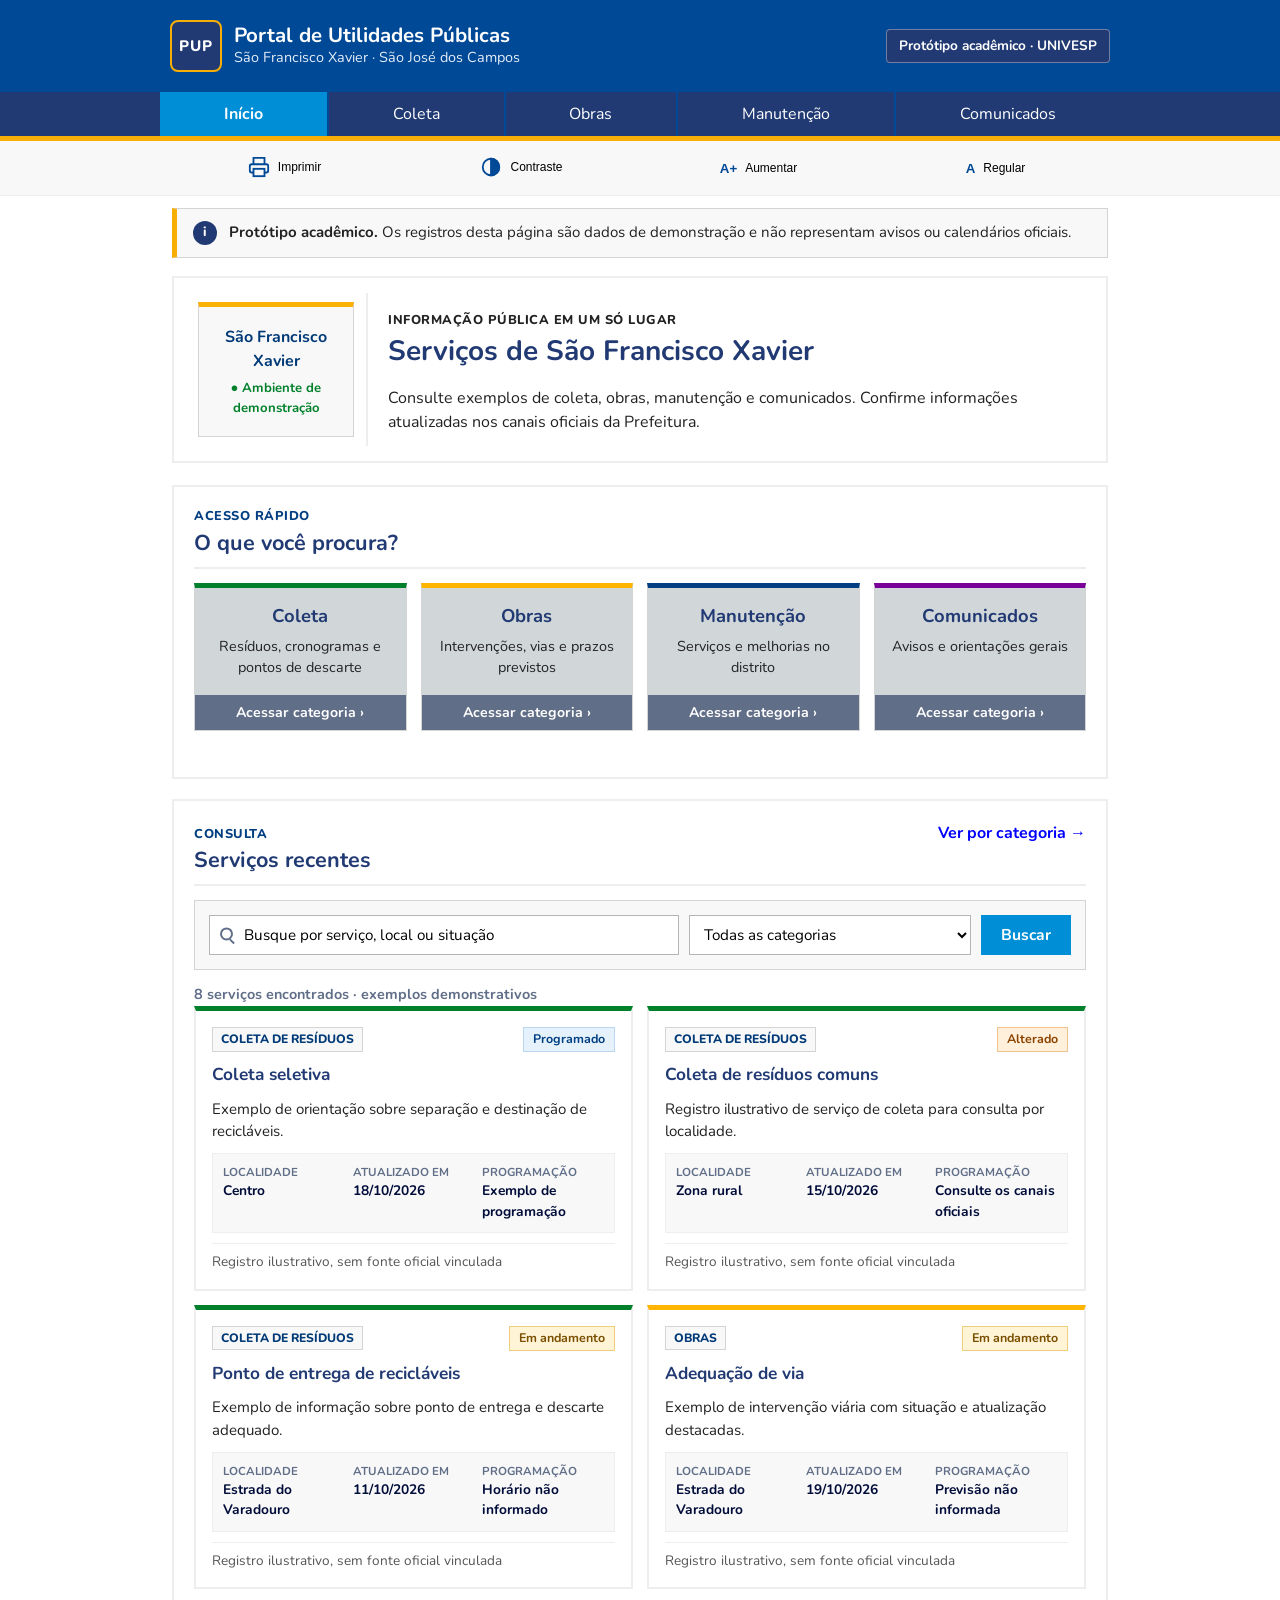
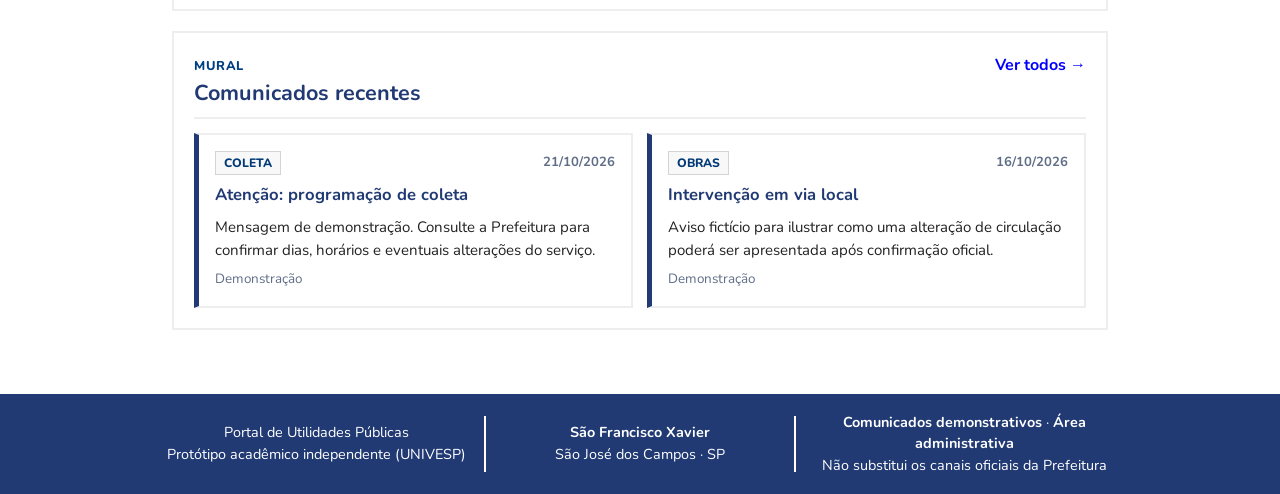
==== commit b4f986d8: "Refatora backend em trio Service/Repo/Query, adiciona area admin e empacotamento" ====
--- a/FrontEnzo/index.html
+++ b/FrontEnzo/index.html
@@ -203,7 +203,7 @@
       </div>
       <div class="rodape-mapadosite">
         <div class="rodape-texto">
-          <a href="comunicados.html">Comunicados demonstrativos</a>
+          <a href="comunicados.html">Comunicados demonstrativos</a> · <a href="admin.html">Área administrativa</a>
         </div>
         <div class="rodape-texto">
           Não substitui os canais oficiais da Prefeitura
--- a/FrontEnzo/assets/css/app.css
+++ b/FrontEnzo/assets/css/app.css
@@ -810,6 +810,259 @@
   color: #ffff00 !important;
 }
 
+/* Área administrativa */
+.admin-login-box {
+  max-width: 480px;
+  margin: 12px auto 28px;
+  padding: 22px;
+  background-color: #ffffff;
+  border: 2px solid #d4d4d4;
+  border-top: 5px solid #004997;
+}
+
+.admin-login-box h2 {
+  margin-bottom: 6px;
+  color: #213a73;
+  font-size: 1.3rem;
+}
+
+.admin-login-hint {
+  margin-bottom: 14px;
+  font-size: 0.9rem;
+  color: #444444;
+}
+
+.admin-session-bar {
+  display: flex;
+  flex-wrap: wrap;
+  align-items: center;
+  justify-content: space-between;
+  gap: 10px;
+  padding: 12px 16px;
+  margin-bottom: 16px;
+  background-color: #f8f8f8;
+  border: 1px solid #d4d4d4;
+  border-left: 5px solid #02802b;
+}
+
+.admin-tabs {
+  display: flex;
+  flex-wrap: wrap;
+  gap: 6px;
+  margin-bottom: 18px;
+  border-bottom: 3px solid #004997;
+  padding-bottom: 6px;
+}
+
+.admin-tab {
+  padding: 10px 16px;
+  border: 1px solid #d4d4d4;
+  border-bottom: 0;
+  background-color: #f8f8f8;
+  color: #213a73;
+  font: inherit;
+  font-size: 0.95rem;
+  font-weight: 700;
+  cursor: pointer;
+}
+
+.admin-tab:hover {
+  background-color: #e6f2fb;
+}
+
+.admin-tab[aria-selected="true"] {
+  background-color: #004997;
+  border-color: #004997;
+  color: #ffffff;
+}
+
+.admin-panel {
+  display: flex;
+  flex-direction: column;
+  gap: 18px;
+}
+
+.admin-panel[hidden] {
+  display: none;
+}
+
+.admin-card {
+  padding: 18px;
+  background-color: #ffffff;
+  border: 2px solid #eeeeee;
+  border-top: 4px solid #213a73;
+}
+
+.admin-card h2,
+.admin-card h3 {
+  color: #213a73;
+  margin-bottom: 10px;
+}
+
+.admin-form {
+  display: grid;
+  grid-template-columns: repeat(2, minmax(0, 1fr));
+  gap: 12px;
+}
+
+.admin-form .field-full {
+  grid-column: 1 / -1;
+}
+
+.admin-form label span.field-label {
+  display: block;
+  margin-bottom: 4px;
+  font-size: 0.85rem;
+  font-weight: 700;
+  color: #213a73;
+}
+
+.admin-form textarea {
+  width: 100%;
+  min-height: 82px;
+  padding: 8px 10px;
+  background-color: #ffffff;
+  border: 1px solid #b5b5b5;
+  color: #000000;
+  font: inherit;
+  font-size: 0.94rem;
+  resize: vertical;
+}
+
+.admin-checkbox-row {
+  display: flex;
+  flex-wrap: wrap;
+  gap: 10px 16px;
+  padding: 8px 10px;
+  background-color: #f8f8f8;
+  border: 1px solid #d4d4d4;
+}
+
+.admin-checkbox-item {
+  display: inline-flex;
+  align-items: center;
+  gap: 6px;
+  font-size: 0.9rem;
+  font-weight: 600;
+  cursor: pointer;
+}
+
+.admin-checkbox-item input[type="checkbox"] {
+  width: 16px;
+  height: 16px;
+}
+
+.admin-actions {
+  display: flex;
+  flex-wrap: wrap;
+  gap: 8px;
+  align-items: center;
+}
+
+.button-sm {
+  height: 32px;
+  padding: 0 11px;
+  font-size: 0.84rem;
+}
+
+.button-warning {
+  background-color: #f8af05;
+  color: #000c39;
+  border: 0;
+}
+
+.button-warning:hover {
+  background-color: #e09c00;
+}
+
+.button-danger {
+  background-color: #b91c1c;
+  color: #ffffff;
+  border: 0;
+}
+
+.button-danger:hover {
+  background-color: #991b1b;
+}
+
+.admin-alert {
+  padding: 10px 14px;
+  margin-bottom: 12px;
+  font-size: 0.92rem;
+  font-weight: 600;
+  border: 1px solid transparent;
+}
+
+.admin-alert-ok {
+  background-color: #e6f4ea;
+  border-color: #9ed4ae;
+  color: #01590b;
+}
+
+.admin-alert-erro {
+  background-color: #fdecee;
+  border-color: #f3bcc4;
+  color: #8f1030;
+}
+
+.admin-list {
+  display: flex;
+  flex-direction: column;
+  gap: 10px;
+}
+
+.admin-item {
+  display: flex;
+  flex-direction: column;
+  gap: 8px;
+  padding: 14px;
+  background-color: #fcfcfc;
+  border: 1px solid #d4d4d4;
+  border-left: 4px solid #004997;
+}
+
+.admin-item-header {
+  display: flex;
+  flex-wrap: wrap;
+  align-items: center;
+  justify-content: space-between;
+  gap: 8px;
+}
+
+.admin-item-meta {
+  font-size: 0.86rem;
+  color: #444444;
+}
+
+.admin-subpanel {
+  margin-top: 8px;
+  padding: 12px;
+  background-color: #f8f8f8;
+  border: 1px solid #d4d4d4;
+}
+
+.admin-history-list {
+  margin-top: 8px;
+  padding-left: 16px;
+  list-style: disc;
+  font-size: 0.88rem;
+}
+
+.admin-history-list li {
+  margin-bottom: 4px;
+}
+
+body.alto-contraste .admin-login-box,
+body.alto-contraste .admin-session-bar,
+body.alto-contraste .admin-card,
+body.alto-contraste .admin-item,
+body.alto-contraste .admin-subpanel,
+body.alto-contraste .admin-checkbox-row {
+  background-color: #000000 !important;
+  color: #ffffff !important;
+  border-color: #ffffff !important;
+}
+
 @media screen and (max-width: 770px) {
   .pup-quick-grid {
     grid-template-columns: repeat(2, minmax(0, 1fr));
@@ -819,7 +1072,8 @@
   .service-filter,
   .announcement-filter,
   .service-list,
-  .announcement-list {
+  .announcement-list,
+  .admin-form {
     grid-template-columns: minmax(0, 1fr);
   }
 }
